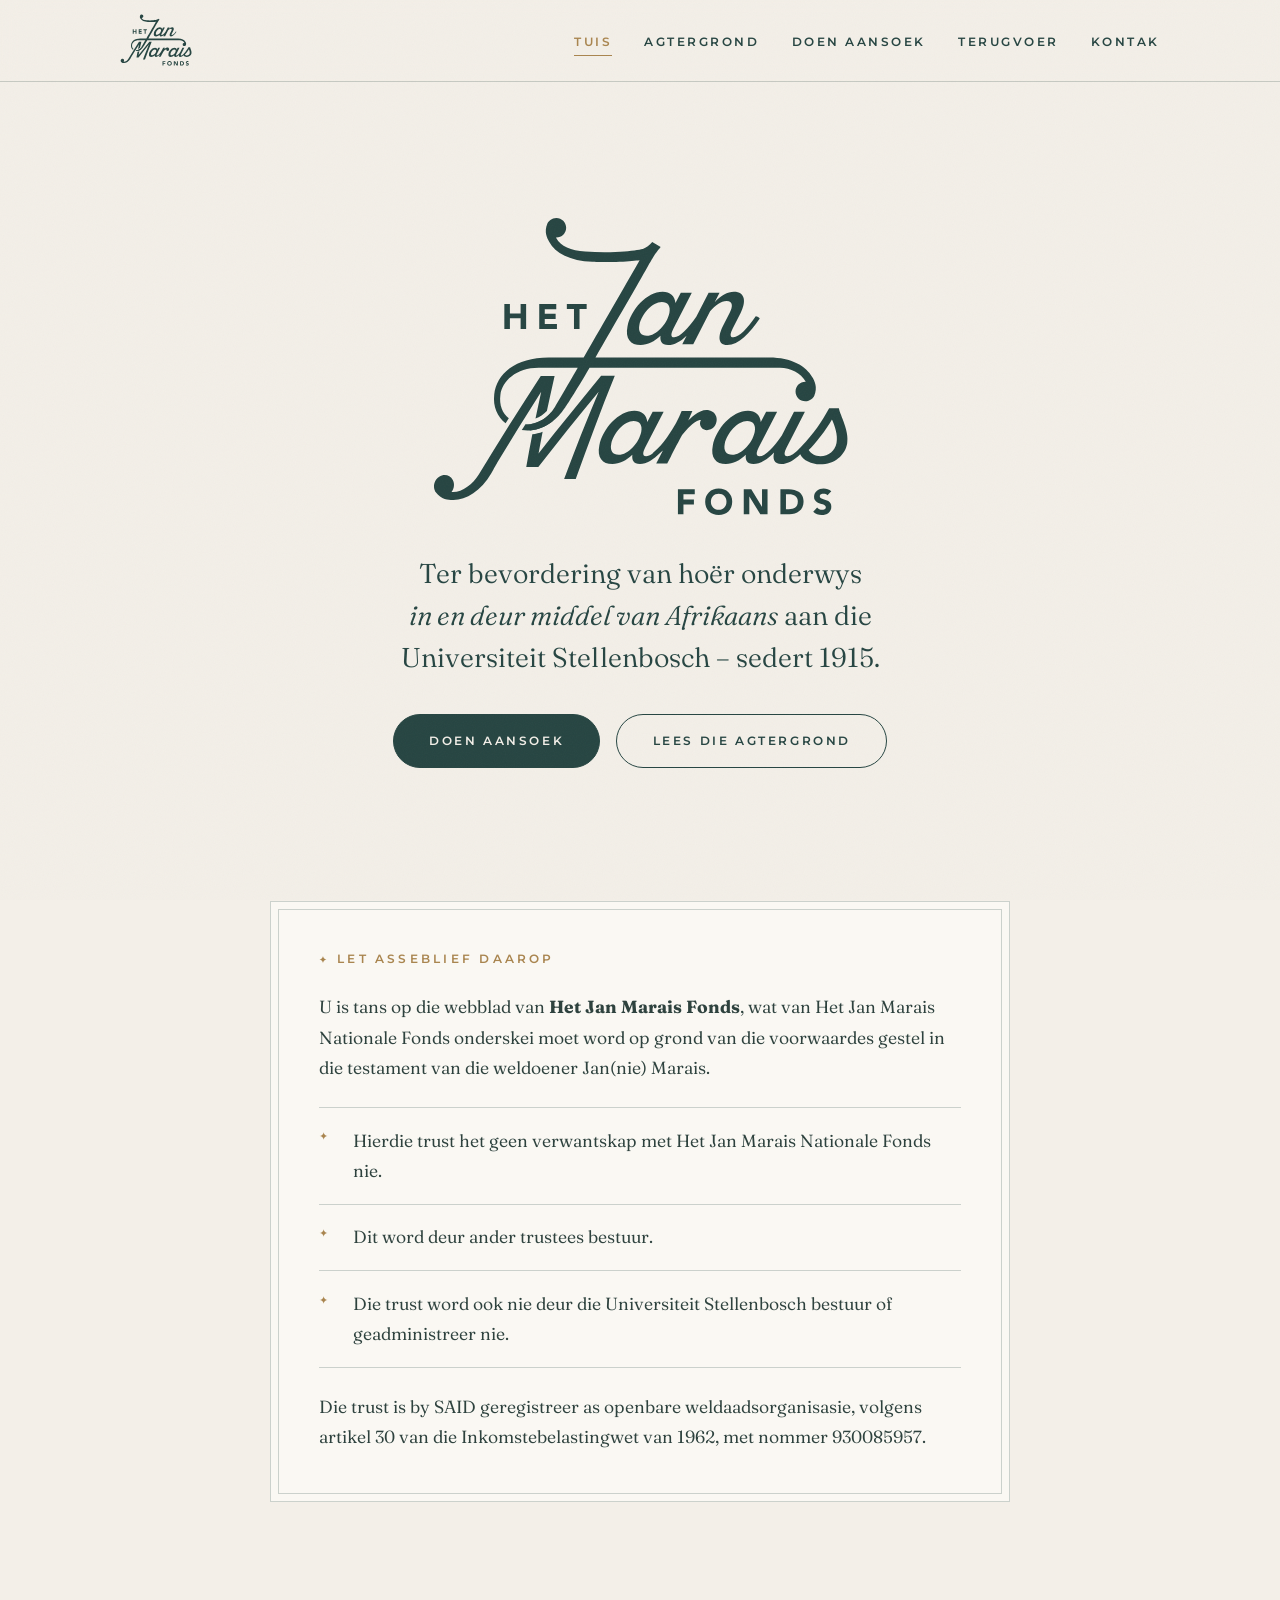
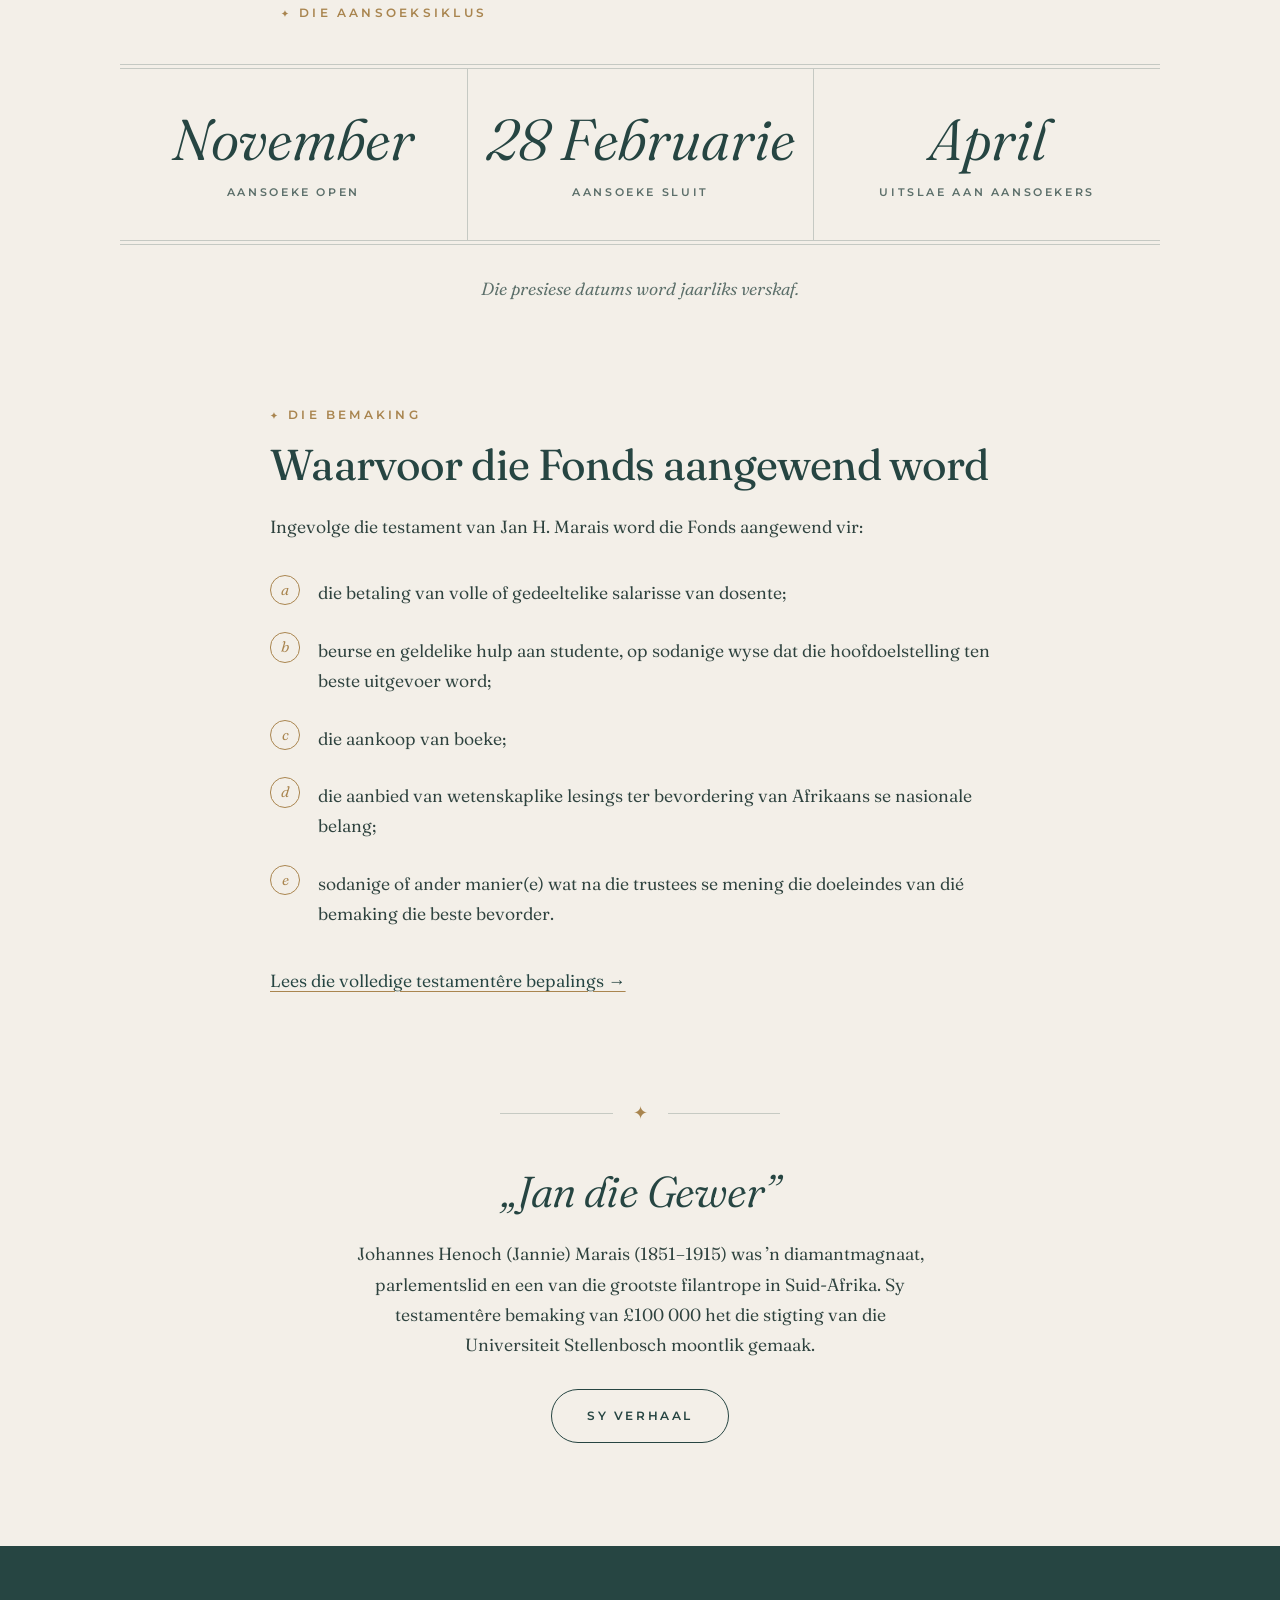
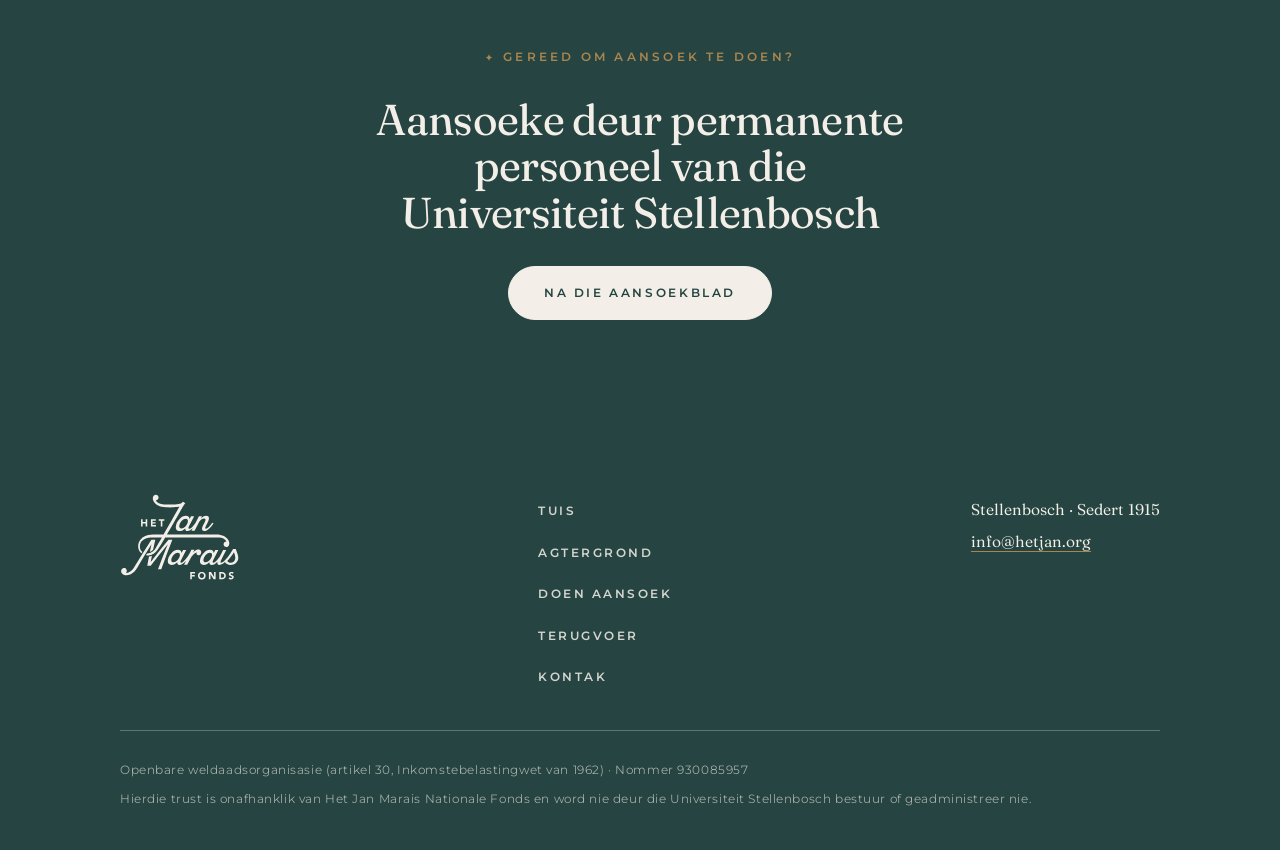
==== index.html @ 2ec85f83 "Eerste publikasie van die HJMF-webtuiste Vyf blaaie (Tuis, Agtergrond, Doen aansoek, Terugvoer, Kont" ====
<!DOCTYPE html>
<html lang="af">
<head>
<meta charset="utf-8">
<meta name="viewport" content="width=device-width, initial-scale=1">
<title>Het Jan Marais Fonds – Tuis</title>
<meta name="description" content="Het Jan Marais Fonds bevorder hoër onderwys in en deur middel van Afrikaans aan die Universiteit Stellenbosch – sedert 1915.">
<link rel="icon" type="image/svg+xml" href="assets/favicon.svg">
<link rel="preconnect" href="https://fonts.googleapis.com">
<link rel="preconnect" href="https://fonts.gstatic.com" crossorigin>
<link href="https://fonts.googleapis.com/css2?family=Fraunces:ital,opsz,wght@0,9..144,300..600;1,9..144,300..600&family=Montserrat:wght@400;600&display=swap" rel="stylesheet">
<link rel="stylesheet" href="css/style.css">
</head>
<body>

<header class="nav">
  <div class="nav-binne">
    <a class="nav-logo" href="index.html" aria-label="Het Jan Marais Fonds – Tuis">
      <img src="assets/logo-groen.svg" alt="Het Jan Marais Fonds">
    </a>
    <button class="nav-knoppie" aria-expanded="false" aria-controls="hoofnav">Kieslys</button>
    <ul class="nav-skakels" id="hoofnav">
      <li><a href="index.html" aria-current="page">Tuis</a></li>
      <li><a href="agtergrond.html">Agtergrond</a></li>
      <li><a href="aansoek.html">Doen aansoek</a></li>
      <li><a href="terugvoer.html">Terugvoer</a></li>
      <li><a href="kontak.html">Kontak</a></li>
    </ul>
  </div>
</header>

<main>

  <!-- Held -->
  <section class="held">
    <div class="held-binne kolom">
      <img class="held-logo" src="assets/logo-groen.svg" alt="Het Jan Marais Fonds">
      <p class="held-leuse">Ter bevordering van hoër onderwys <em>in en deur middel van Afrikaans</em> aan die Universiteit Stellenbosch – sedert 1915.</p>
      <div class="held-knoppies">
        <a class="knoppie" href="aansoek.html">Doen aansoek</a>
        <a class="knoppie knoppie-spook" href="agtergrond.html">Lees die agtergrond</a>
      </div>
    </div>
  </section>

  <!-- Onderskeid -->
  <section style="padding-top:0">
    <div class="kolom-smal">
      <div class="paneel prosa">
        <p class="etiket" style="margin-bottom:1.2rem">Let asseblief daarop</p>
        <p>U is tans op die webblad van <strong>Het Jan Marais Fonds</strong>, wat van Het Jan Marais Nationale Fonds onderskei moet word op grond van die voorwaardes gestel in die testament van die weldoener Jan(nie) Marais.</p>
        <ul class="lys-bepalings" style="margin-top:1.5rem">
          <li>Hierdie trust het geen verwantskap met Het Jan Marais Nationale Fonds nie.</li>
          <li>Dit word deur ander trustees bestuur.</li>
          <li>Die trust word ook nie deur die Universiteit Stellenbosch bestuur of geadministreer nie.</li>
        </ul>
        <p style="margin-top:1.5rem">Die trust is by SAID geregistreer as openbare weldaadsorganisasie, volgens artikel 30 van die Inkomstebelastingwet van 1962, met nommer 930085957.</p>
      </div>
    </div>
  </section>

  <!-- Datums -->
  <section style="padding-top:0">
    <div class="kolom">
      <p class="etiket" style="text-align:center; margin-bottom:2.5rem">Die aansoeksiklus</p>
      <hr class="reel-dubbel">
      <div class="datums">
        <div>
          <div class="syfer">November</div>
          <div class="nota">Aansoeke open</div>
        </div>
        <div>
          <div class="syfer">28 Februarie</div>
          <div class="nota">Aansoeke sluit</div>
        </div>
        <div>
          <div class="syfer">April</div>
          <div class="nota">Uitslae aan aansoekers</div>
        </div>
      </div>
      <hr class="reel-dubbel">
      <p style="text-align:center; margin:1.8rem auto 0; font-style:italic; color:var(--ink-sag)">Die presiese datums word jaarliks verskaf.</p>
    </div>
  </section>

  <!-- Waarvoor die Fonds aangewend word -->
  <section style="padding-top:0">
    <div class="kolom-smal prosa">
      <p class="etiket">Die bemaking</p>
      <h2 style="margin-top:1rem">Waarvoor die Fonds aangewend word</h2>
      <p>Ingevolge die testament van Jan H. Marais word die Fonds aangewend vir:</p>
      <ol class="lys-letters">
        <li>die betaling van volle of gedeeltelike salarisse van dosente;</li>
        <li>beurse en geldelike hulp aan studente, op sodanige wyse dat die hoofdoelstelling ten beste uitgevoer word;</li>
        <li>die aankoop van boeke;</li>
        <li>die aanbied van wetenskaplike lesings ter bevordering van Afrikaans se nasionale belang;</li>
        <li>sodanige of ander manier(e) wat na die trustees se mening die doeleindes van dié bemaking die beste bevorder.</li>
      </ol>
      <p><a href="agtergrond.html">Lees die volledige testamentêre bepalings →</a></p>
    </div>
  </section>

  <!-- Jan die Gewer -->
  <section style="padding-top:0">
    <div class="kolom-smal" style="text-align:center">
      <div class="ornament">✦</div>
      <h2 style="margin-top:2.5rem; font-style:italic; font-weight:340">„Jan die Gewer”</h2>
      <p style="margin:1.5rem auto 0; max-width:52ch">Johannes Henoch (Jannie) Marais (1851–1915) was ’n diamantmagnaat, parlementslid en een van die grootste filantrope in Suid-Afrika. Sy testamentêre bemaking van £100 000 het die stigting van die Universiteit Stellenbosch moontlik gemaak.</p>
      <p style="margin:1.8rem auto 0"><a class="knoppie knoppie-spook" href="agtergrond.html">Sy verhaal</a></p>
    </div>
  </section>

  <!-- Oproep -->
  <section class="band">
    <div class="kolom" style="display:grid; justify-items:center; gap:1.8rem">
      <p class="etiket">Gereed om aansoek te doen?</p>
      <h2 style="max-width:22ch">Aansoeke deur permanente personeel van die Universiteit Stellenbosch</h2>
      <a class="knoppie knoppie-room" href="aansoek.html">Na die aansoekblad</a>
    </div>
  </section>

</main>

<footer class="voet">
  <div class="voet-binne">
    <div class="voet-bo">
      <a class="voet-logo" href="index.html" aria-label="Het Jan Marais Fonds – Tuis">
        <img src="assets/logo-room.svg" alt="Het Jan Marais Fonds">
      </a>
      <nav aria-label="Voetstuk">
        <ul>
          <li><a href="index.html">Tuis</a></li>
          <li><a href="agtergrond.html">Agtergrond</a></li>
          <li><a href="aansoek.html">Doen aansoek</a></li>
          <li><a href="terugvoer.html">Terugvoer</a></li>
          <li><a href="kontak.html">Kontak</a></li>
        </ul>
      </nav>
      <div class="voet-kontak">
        <p>Stellenbosch · Sedert 1915<br>
        <a href="mailto:info@hetjan.org">info@hetjan.org</a></p>
      </div>
    </div>
    <div class="voet-onder">
      <p>Openbare weldaadsorganisasie (artikel 30, Inkomstebelastingwet van 1962) · Nommer 930085957</p>
      <p>Hierdie trust is onafhanklik van Het Jan Marais Nationale Fonds en word nie deur die Universiteit Stellenbosch bestuur of geadministreer nie.</p>
    </div>
  </div>
</footer>

<script>
  const knoppie = document.querySelector('.nav-knoppie');
  knoppie.addEventListener('click', () => {
    const oop = document.getElementById('hoofnav').classList.toggle('oop');
    knoppie.setAttribute('aria-expanded', oop);
  });
</script>

</body>
</html>
---- css/style.css ----
/* ==========================================================================
   Het Jan Marais Fonds – hetjan.org
   Diepgroen #264542 · Room #F3EFE8 · Fraunces + Montserrat
   ========================================================================== */

:root {
  --groen: #264542;
  --groen-diep: #1d3633;
  --room: #f3efe8;
  --ivoor: #faf8f3;
  --brons: #a9854f;
  --ink: #2e423e;
  --ink-sag: #5c6f6a;
  --haarlyn: rgba(38, 69, 66, 0.22);
  --haarlyn-room: rgba(243, 239, 232, 0.28);

  --serif: "Fraunces", "Georgia", serif;
  --sans: "Montserrat", "Helvetica Neue", sans-serif;

  --maat: 66ch;
  --kolom: 1120px;
}

/* ---------- Reset & basis ---------- */

*, *::before, *::after { box-sizing: border-box; margin: 0; padding: 0; }

html { scroll-behavior: smooth; }

body {
  font-family: var(--serif);
  font-optical-sizing: auto;
  font-weight: 360;
  font-size: 1.1rem;
  line-height: 1.72;
  color: var(--ink);
  background-color: var(--room);
  -webkit-font-smoothing: antialiased;
  position: relative;
}

/* papier-grein */
body::before {
  content: "";
  position: fixed;
  inset: 0;
  pointer-events: none;
  z-index: 2000;
  opacity: 0.035;
  background-image: url("data:image/svg+xml,%3Csvg xmlns='http://www.w3.org/2000/svg' width='180' height='180'%3E%3Cfilter id='g'%3E%3CfeTurbulence type='fractalNoise' baseFrequency='0.9' numOctaves='2'/%3E%3C/filter%3E%3Crect width='180' height='180' filter='url(%23g)'/%3E%3C/svg%3E");
}

::selection { background: var(--brons); color: var(--ivoor); }

img, svg { display: block; max-width: 100%; }

a { color: inherit; }

/* ---------- Tipografie ---------- */

h1, h2, h3 {
  font-family: var(--serif);
  font-weight: 420;
  line-height: 1.08;
  color: var(--groen);
  letter-spacing: -0.015em;
  text-wrap: balance;
}

h1 { font-size: clamp(2.6rem, 6.5vw, 4.6rem); font-optical-sizing: auto; }
h2 { font-size: clamp(1.9rem, 3.6vw, 2.7rem); }
h3 { font-size: 1.3rem; font-weight: 520; }

p, li { max-width: var(--maat); }

em { font-style: italic; }

/* klein-kaps etiket */
.etiket {
  font-family: var(--sans);
  font-size: 0.72rem;
  font-weight: 600;
  letter-spacing: 0.28em;
  text-transform: uppercase;
  color: var(--brons);
}

.etiket::before { content: "\2726"; margin-right: 0.75em; font-size: 0.8em; }

/* skakels in lopende teks */
.prosa a {
  color: var(--groen);
  text-decoration: underline;
  text-decoration-color: var(--brons);
  text-decoration-thickness: 1px;
  text-underline-offset: 0.22em;
  transition: text-decoration-color 0.25s ease, color 0.25s ease;
}

.prosa a:hover { color: var(--brons); }

/* knoppies binne prosa behou hul eie kleure */
.prosa a.knoppie,
.prosa a.knoppie:hover { color: var(--room); text-decoration: none; }
.prosa a.knoppie-spook { color: var(--groen); }
.prosa a.knoppie-spook:hover { color: var(--room); }

/* ---------- Haarlyne & ornamente ---------- */

.reel { border: 0; border-top: 1px solid var(--haarlyn); }

.reel-dubbel {
  border: 0;
  border-top: 1px solid var(--haarlyn);
  position: relative;
  height: 5px;
}
.reel-dubbel::after {
  content: "";
  position: absolute;
  top: 3px; left: 0; right: 0;
  border-top: 1px solid var(--haarlyn);
}

.ornament {
  display: flex;
  align-items: center;
  gap: 1.25rem;
  color: var(--brons);
  margin: 0 auto;
  max-width: 280px;
}
.ornament::before, .ornament::after {
  content: "";
  flex: 1;
  border-top: 1px solid var(--haarlyn);
}

/* ---------- Bladskelet ---------- */

.kolom {
  max-width: var(--kolom);
  margin-inline: auto;
  padding-inline: clamp(1.25rem, 4vw, 2.5rem);
}

.kolom-smal { max-width: 820px; margin-inline: auto; padding-inline: clamp(1.25rem, 4vw, 2.5rem); }

section { padding-block: clamp(3.5rem, 8vw, 6.5rem); }

/* ---------- Navigasie ---------- */

.nav {
  position: sticky;
  top: 0;
  z-index: 100;
  background: rgba(243, 239, 232, 0.92);
  backdrop-filter: blur(8px);
  border-bottom: 1px solid var(--haarlyn);
}

.nav-binne {
  max-width: var(--kolom);
  margin-inline: auto;
  padding: 0.9rem clamp(1.25rem, 4vw, 2.5rem);
  display: flex;
  align-items: center;
  justify-content: space-between;
  gap: 2rem;
}

.nav-logo img { height: 52px; width: auto; }

.nav-skakels {
  display: flex;
  gap: clamp(1.2rem, 2.5vw, 2.2rem);
  list-style: none;
}

.nav-skakels a {
  font-family: var(--sans);
  font-size: 0.72rem;
  font-weight: 600;
  letter-spacing: 0.22em;
  text-transform: uppercase;
  text-decoration: none;
  color: var(--groen);
  padding-block: 0.4rem;
  position: relative;
  white-space: nowrap;
}

.nav-skakels a::after {
  content: "";
  position: absolute;
  left: 0; right: 100%;
  bottom: 0;
  border-bottom: 1px solid var(--brons);
  transition: right 0.3s ease;
}

.nav-skakels a:hover::after,
.nav-skakels a[aria-current="page"]::after { right: 0; }

.nav-skakels a[aria-current="page"] { color: var(--brons); }

.nav-knoppie {
  display: none;
  background: none;
  border: 1px solid var(--haarlyn);
  border-radius: 999px;
  padding: 0.5rem 1rem;
  font-family: var(--sans);
  font-size: 0.7rem;
  font-weight: 600;
  letter-spacing: 0.2em;
  text-transform: uppercase;
  color: var(--groen);
  cursor: pointer;
}

@media (max-width: 820px) {
  .nav-knoppie { display: block; }
  .nav-skakels {
    display: none;
    position: absolute;
    top: 100%;
    left: 0; right: 0;
    flex-direction: column;
    gap: 0;
    background: var(--ivoor);
    border-bottom: 1px solid var(--haarlyn);
    padding: 0.5rem 0;
  }
  .nav-skakels.oop { display: flex; }
  .nav-skakels li { border-top: 1px solid var(--haarlyn); }
  .nav-skakels li:first-child { border-top: 0; }
  .nav-skakels a { display: block; padding: 1rem clamp(1.25rem, 4vw, 2.5rem); }
  .nav-skakels a::after { content: none; }
}

/* ---------- Knoppies ---------- */

.knoppie {
  display: inline-block;
  font-family: var(--sans);
  font-size: 0.74rem;
  font-weight: 600;
  letter-spacing: 0.22em;
  text-transform: uppercase;
  text-decoration: none;
  padding: 1rem 2.2rem;
  border-radius: 999px;
  border: 1px solid var(--groen);
  color: var(--room);
  background: var(--groen);
  transition: background 0.25s ease, color 0.25s ease, border-color 0.25s ease;
}

.knoppie:hover { background: var(--groen-diep); border-color: var(--groen-diep); }

.knoppie-spook {
  background: transparent;
  color: var(--groen);
}

.knoppie-spook:hover { background: var(--groen); color: var(--room); }

.knoppie-room {
  background: var(--room);
  border-color: var(--room);
  color: var(--groen);
}

.knoppie-room:hover { background: var(--ivoor); border-color: var(--ivoor); }

/* ---------- Held (tuisblad) ---------- */

.held {
  min-height: calc(100svh - 81px);
  display: grid;
  place-items: center;
  text-align: center;
  padding-block: clamp(4rem, 9vw, 7rem);
}

.held-binne { display: grid; justify-items: center; gap: 2.2rem; width: 100%; }

.held-logo { width: clamp(240px, 38vw, 420px); height: auto; }

.held-leuse {
  font-size: clamp(1.25rem, 2.6vw, 1.7rem);
  line-height: 1.55;
  font-weight: 340;
  max-width: 30ch;
  color: var(--groen);
  text-wrap: balance;
}

.held-leuse em { font-style: italic; }

.held-knoppies { display: flex; gap: 1rem; flex-wrap: wrap; justify-content: center; }

/* intree-animasie */
@media (prefers-reduced-motion: no-preference) {
  .held-binne > * {
    opacity: 0;
    transform: translateY(18px);
    animation: intree 0.9s cubic-bezier(0.22, 1, 0.36, 1) forwards;
  }
  .held-binne > :nth-child(1) { animation-delay: 0.1s; }
  .held-binne > :nth-child(2) { animation-delay: 0.3s; }
  .held-binne > :nth-child(3) { animation-delay: 0.45s; }
  .held-binne > :nth-child(4) { animation-delay: 0.6s; }
}

@keyframes intree {
  to { opacity: 1; transform: none; }
}

/* ---------- Panele ---------- */

.paneel {
  background: var(--ivoor);
  border: 1px solid var(--haarlyn);
  padding: clamp(1.8rem, 4vw, 3rem);
  position: relative;
}

.paneel::before, .paneel::after {
  content: "";
  position: absolute;
  inset: 7px;
  border: 1px solid var(--haarlyn);
  pointer-events: none;
}
.paneel::after { content: none; }

/* akte-paneel: die testament */
.akte {
  background: var(--ivoor);
  border: 1px solid var(--haarlyn);
  padding: clamp(2.2rem, 5vw, 4rem);
  position: relative;
  text-align: center;
}
.akte::before {
  content: "";
  position: absolute;
  inset: 8px;
  border: 1px solid var(--haarlyn);
  pointer-events: none;
}

.akte blockquote {
  font-style: italic;
  font-size: clamp(1.05rem, 1.8vw, 1.2rem);
  line-height: 1.85;
  max-width: 58ch;
  margin-inline: auto;
  text-align: left;
  color: var(--ink);
}

/* ---------- Lyste ---------- */

.lys-bepalings { list-style: none; max-width: var(--maat); }

.lys-bepalings li {
  padding: 1.1rem 0 1.1rem 2.1rem;
  border-top: 1px solid var(--haarlyn);
  position: relative;
}

.lys-bepalings li:last-child { border-bottom: 1px solid var(--haarlyn); }

.lys-bepalings li::before {
  content: "\2726";
  position: absolute;
  left: 0;
  top: 1.2rem;
  font-size: 0.7rem;
  color: var(--brons);
}

/* geletterde lys (a–e) */
.lys-letters { list-style: none; counter-reset: letter; max-width: var(--maat); }

.lys-letters li {
  counter-increment: letter;
  padding: 0.85rem 0 0.85rem 3rem;
  position: relative;
}

.lys-letters li::before {
  content: counter(letter, lower-alpha);
  position: absolute;
  left: 0;
  top: 0.62rem;
  width: 1.9rem;
  height: 1.9rem;
  border: 1px solid var(--brons);
  border-radius: 50%;
  display: grid;
  place-items: center;
  font-family: var(--serif);
  font-style: italic;
  font-size: 0.95rem;
  color: var(--brons);
}

/* genommerde stappe */
.stappe { list-style: none; counter-reset: stap; max-width: var(--maat); }

.stappe li {
  counter-increment: stap;
  padding: 1.4rem 0 1.4rem 4.4rem;
  position: relative;
  border-top: 1px solid var(--haarlyn);
}
.stappe li:last-child { border-bottom: 1px solid var(--haarlyn); }

.stappe li::before {
  content: counter(stap);
  position: absolute;
  left: 0;
  top: 1.05rem;
  font-family: var(--serif);
  font-size: 2.4rem;
  font-weight: 300;
  font-style: italic;
  color: var(--brons);
  line-height: 1.4;
}

.stappe h3 { margin-bottom: 0.3rem; }

/* ---------- Datums ---------- */

.datums {
  display: grid;
  grid-template-columns: repeat(3, 1fr);
  text-align: center;
}

.datums > div { padding: clamp(1.5rem, 3vw, 2.5rem) 1rem; }

.datums > div + div { border-left: 1px solid var(--haarlyn); }

.datums .syfer {
  font-family: var(--serif);
  font-size: clamp(2.2rem, 5vw, 3.6rem);
  font-weight: 340;
  font-style: italic;
  color: var(--groen);
  line-height: 1.15;
}

.datums .nota {
  font-family: var(--sans);
  font-size: 0.68rem;
  font-weight: 600;
  letter-spacing: 0.24em;
  text-transform: uppercase;
  color: var(--ink-sag);
  margin-top: 0.6rem;
}

@media (max-width: 640px) {
  .datums { grid-template-columns: 1fr; }
  .datums > div + div { border-left: 0; border-top: 1px solid var(--haarlyn); }
}

/* ---------- Groen band ---------- */

.band {
  background: var(--groen);
  color: var(--room);
  text-align: center;
}

.band h2 { color: var(--room); }

.band .etiket { color: var(--brons); }

/* ---------- Hoofstuk-kop ---------- */

.bladkop { padding-block: clamp(4rem, 9vw, 6.5rem) clamp(2rem, 5vw, 3.5rem); }

.bladkop .etiket { display: block; margin-bottom: 1.4rem; }

.bladkop p.intro {
  margin-top: 1.6rem;
  font-size: clamp(1.15rem, 2vw, 1.35rem);
  line-height: 1.65;
  color: var(--ink-sag);
  max-width: 52ch;
}

/* ---------- Prosa ---------- */

.prosa > * + * { margin-top: 1.3em; }

.prosa h2 { margin-top: 2.2em; }

.prosa h3 { margin-top: 1.8em; }

/* hoofletter-aanvang */
.aanvang::first-letter {
  font-family: var(--serif);
  font-weight: 400;
  font-size: 3.4em;
  float: left;
  line-height: 0.82;
  padding-right: 0.12em;
  color: var(--groen);
}

/* uittreksel / stat */
.uittreksel {
  font-family: var(--serif);
  font-style: italic;
  font-weight: 320;
  font-size: clamp(1.6rem, 3.4vw, 2.4rem);
  line-height: 1.35;
  color: var(--groen);
  max-width: 24ch;
  margin-block: 2.5rem;
  padding-left: 1.6rem;
  border-left: 2px solid var(--brons);
}

/* ---------- Aflaai-kaart ---------- */

.aflaai {
  display: flex;
  flex-wrap: wrap;
  align-items: center;
  justify-content: space-between;
  gap: 1.5rem;
  background: var(--ivoor);
  border: 1px solid var(--haarlyn);
  padding: clamp(1.5rem, 3vw, 2.2rem);
}

.aflaai .besonderhede h3 { margin-bottom: 0.25rem; }

.aflaai .besonderhede p {
  font-family: var(--sans);
  font-size: 0.78rem;
  letter-spacing: 0.06em;
  color: var(--ink-sag);
}

/* ---------- E-pos vertoon ---------- */

.epos-groot {
  font-family: var(--serif);
  font-style: italic;
  font-size: clamp(1.6rem, 4.5vw, 3rem);
  color: var(--groen);
  text-decoration: none;
  border-bottom: 1px solid var(--brons);
  padding-bottom: 0.15em;
  transition: color 0.25s ease;
}

.epos-groot:hover { color: var(--brons); }

/* ---------- Voetstuk ---------- */

.voet {
  background: var(--groen);
  color: var(--room);
}

.voet-binne {
  max-width: var(--kolom);
  margin-inline: auto;
  padding: clamp(3rem, 6vw, 4.5rem) clamp(1.25rem, 4vw, 2.5rem) 2.5rem;
}

.voet-bo {
  display: flex;
  flex-wrap: wrap;
  justify-content: space-between;
  align-items: flex-start;
  gap: 2.5rem;
  padding-bottom: 2.5rem;
  border-bottom: 1px solid var(--haarlyn-room);
}

.voet-logo img { height: 86px; width: auto; }

.voet nav ul {
  list-style: none;
  display: grid;
  gap: 0.7rem;
}

.voet nav a {
  font-family: var(--sans);
  font-size: 0.72rem;
  font-weight: 600;
  letter-spacing: 0.22em;
  text-transform: uppercase;
  text-decoration: none;
  color: var(--room);
  opacity: 0.85;
  transition: opacity 0.2s ease;
}

.voet nav a:hover { opacity: 1; }

.voet-kontak {
  font-size: 0.98rem;
  line-height: 2;
}

.voet-kontak a {
  color: var(--room);
  text-decoration: underline;
  text-decoration-color: var(--brons);
  text-underline-offset: 0.25em;
}

.voet-onder {
  padding-top: 1.8rem;
  display: grid;
  gap: 0.5rem;
}

.voet-onder p {
  font-family: var(--sans);
  font-size: 0.72rem;
  letter-spacing: 0.05em;
  line-height: 1.8;
  color: rgba(243, 239, 232, 0.66);
  max-width: none;
}

/* ---------- Toeganklikheid ---------- */

:focus-visible {
  outline: 2px solid var(--brons);
  outline-offset: 3px;
}

@media (prefers-reduced-motion: reduce) {
  html { scroll-behavior: auto; }
  *, *::before, *::after { animation: none !important; transition: none !important; }
}
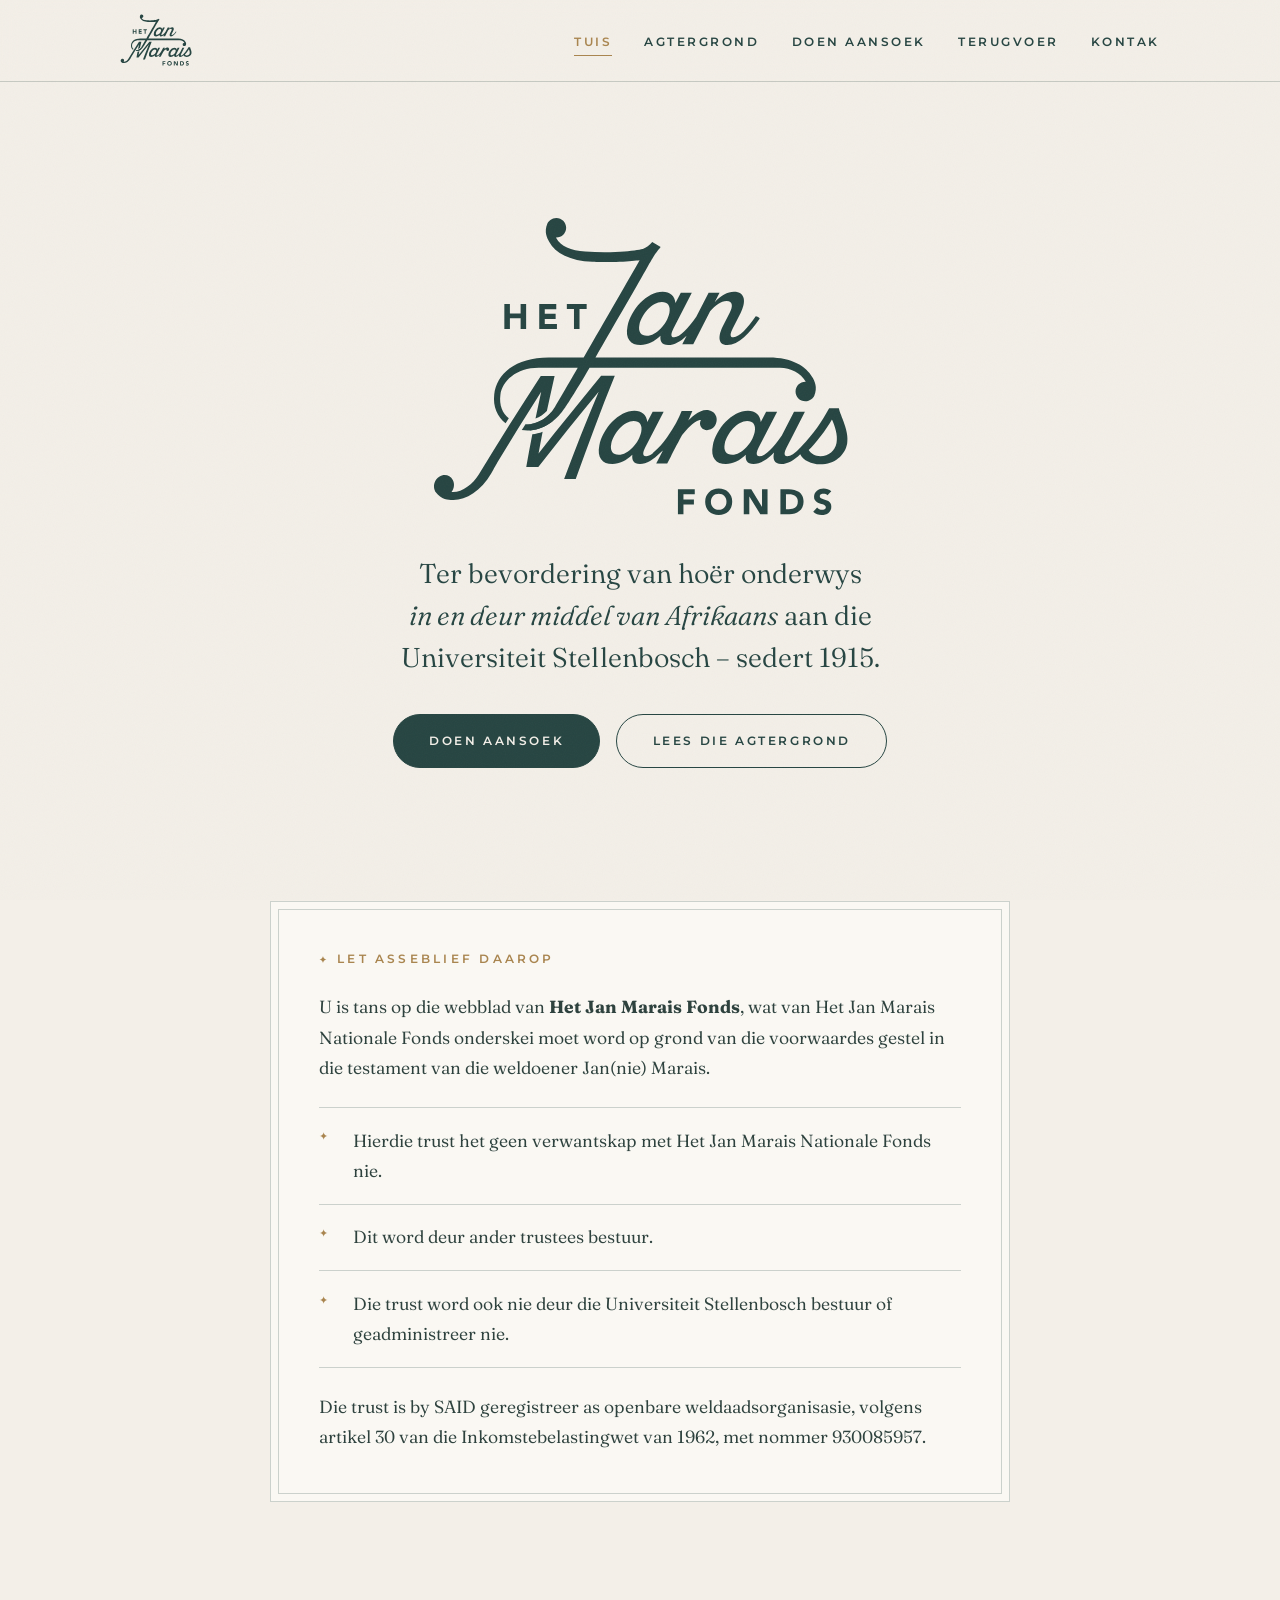
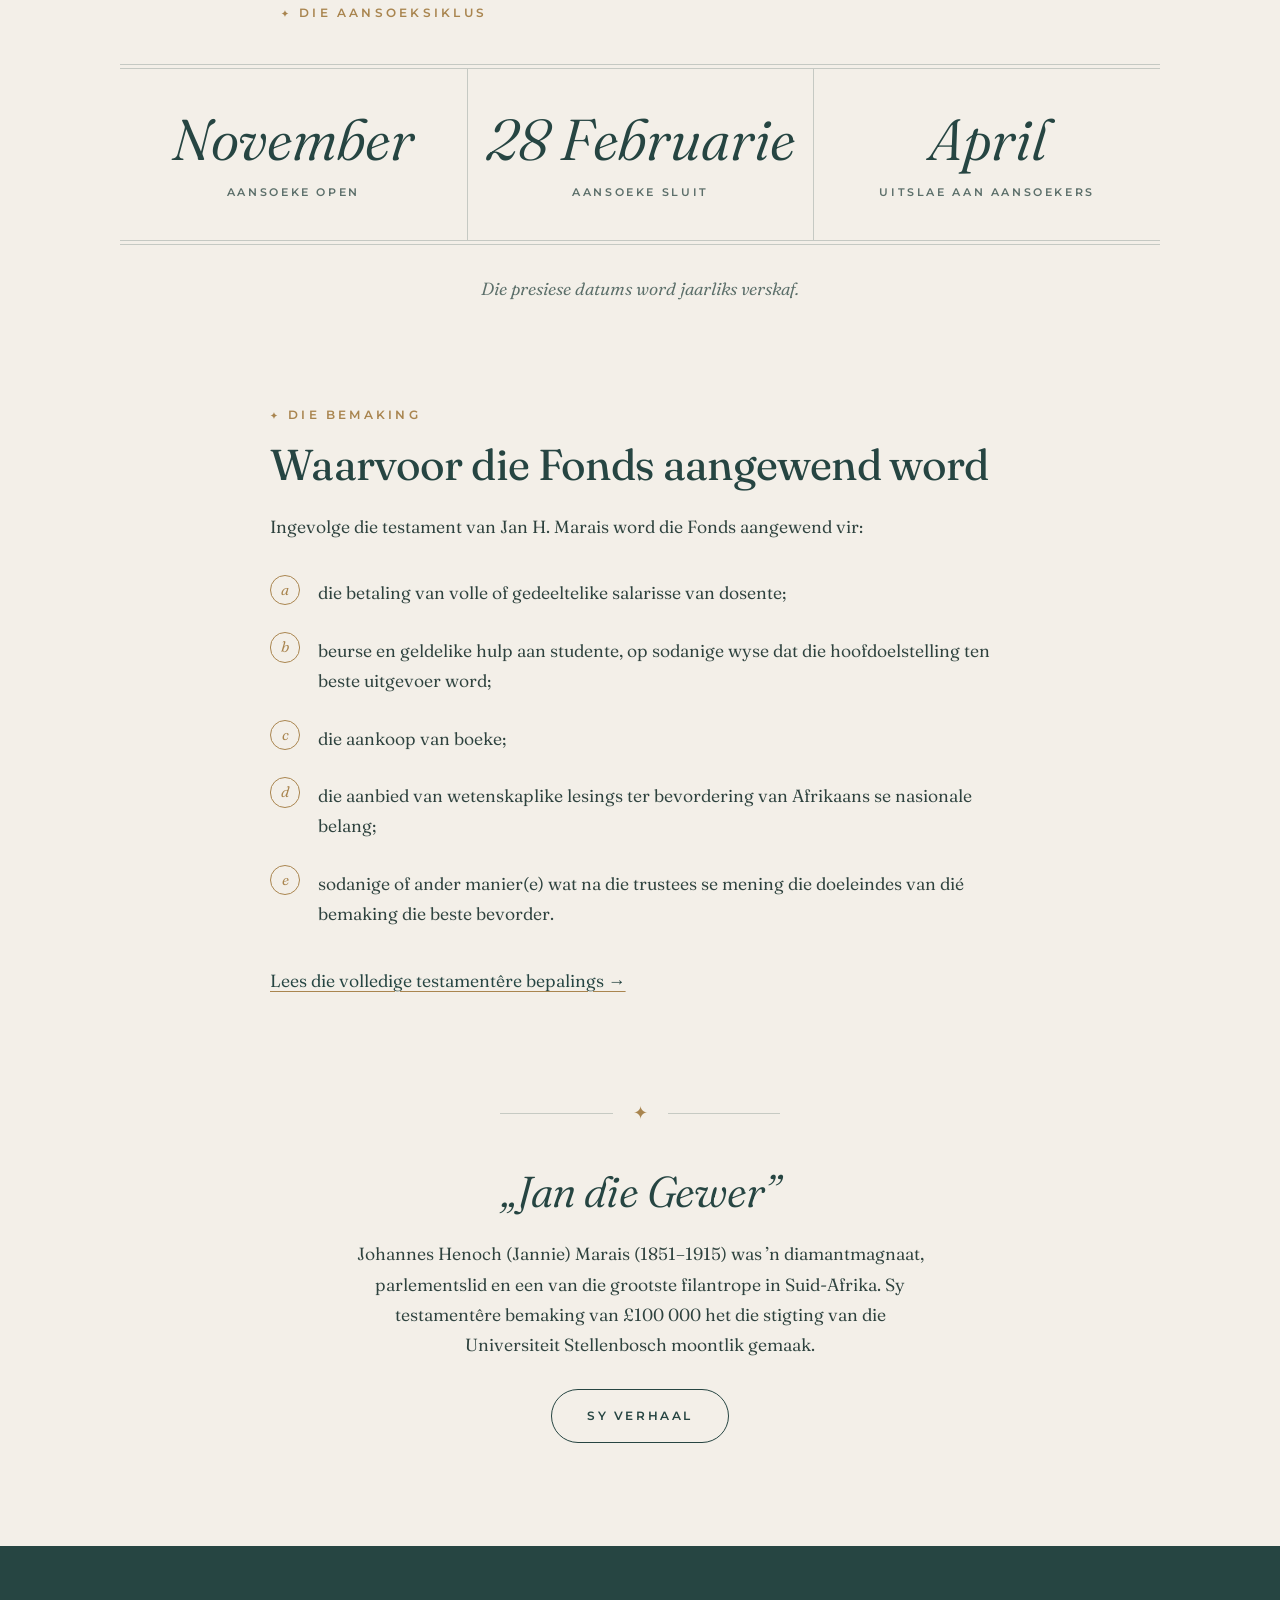
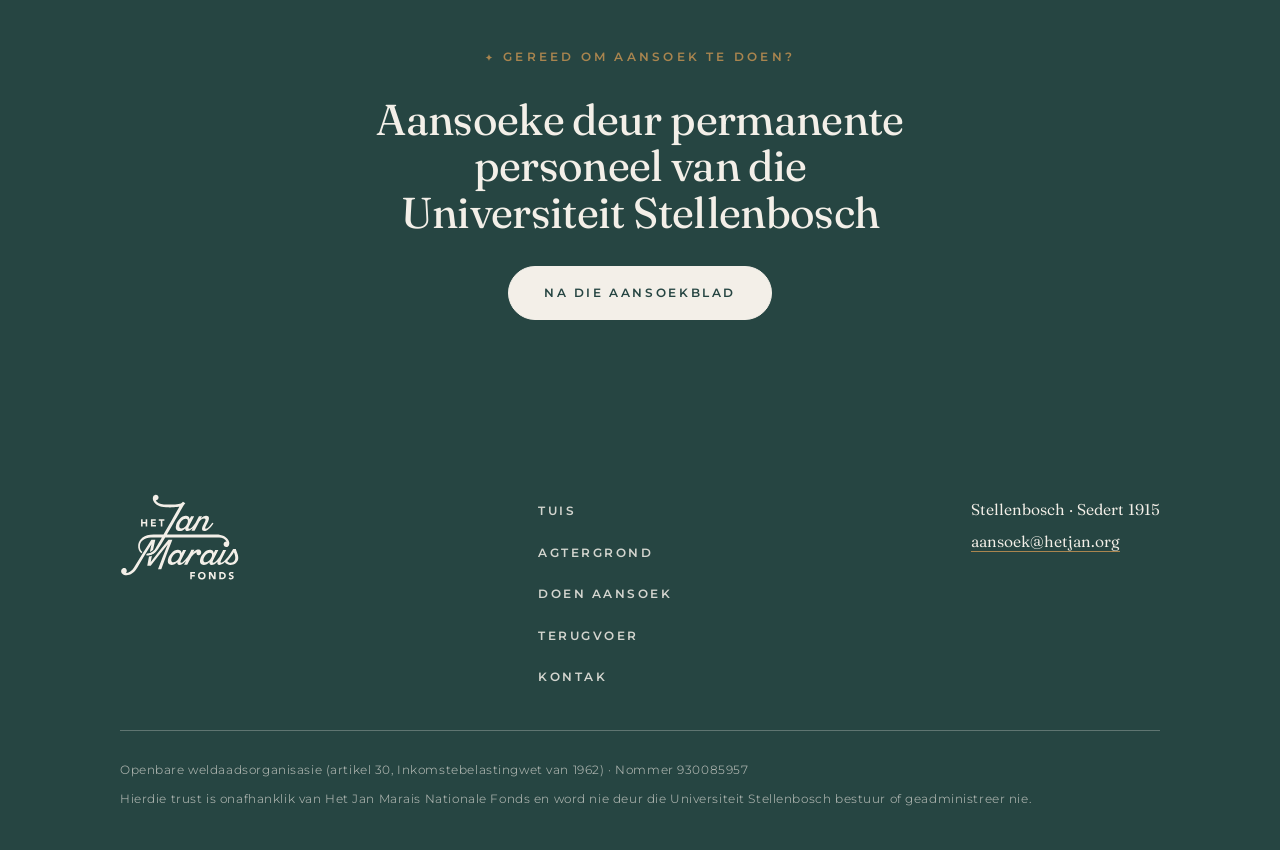
==== commit 2c218417: "Vervang info@hetjan.org met aansoek@hetjan.org deurgaans Webblaaie, aansoekvorm (PDF) en terugvoerte" ====
--- a/index.html
+++ b/index.html
@@ -138,7 +138,7 @@
       </nav>
       <div class="voet-kontak">
         <p>Stellenbosch · Sedert 1915<br>
-        <a href="mailto:info@hetjan.org">info@hetjan.org</a></p>
+        <a href="mailto:aansoek@hetjan.org">aansoek@hetjan.org</a></p>
       </div>
     </div>
     <div class="voet-onder">
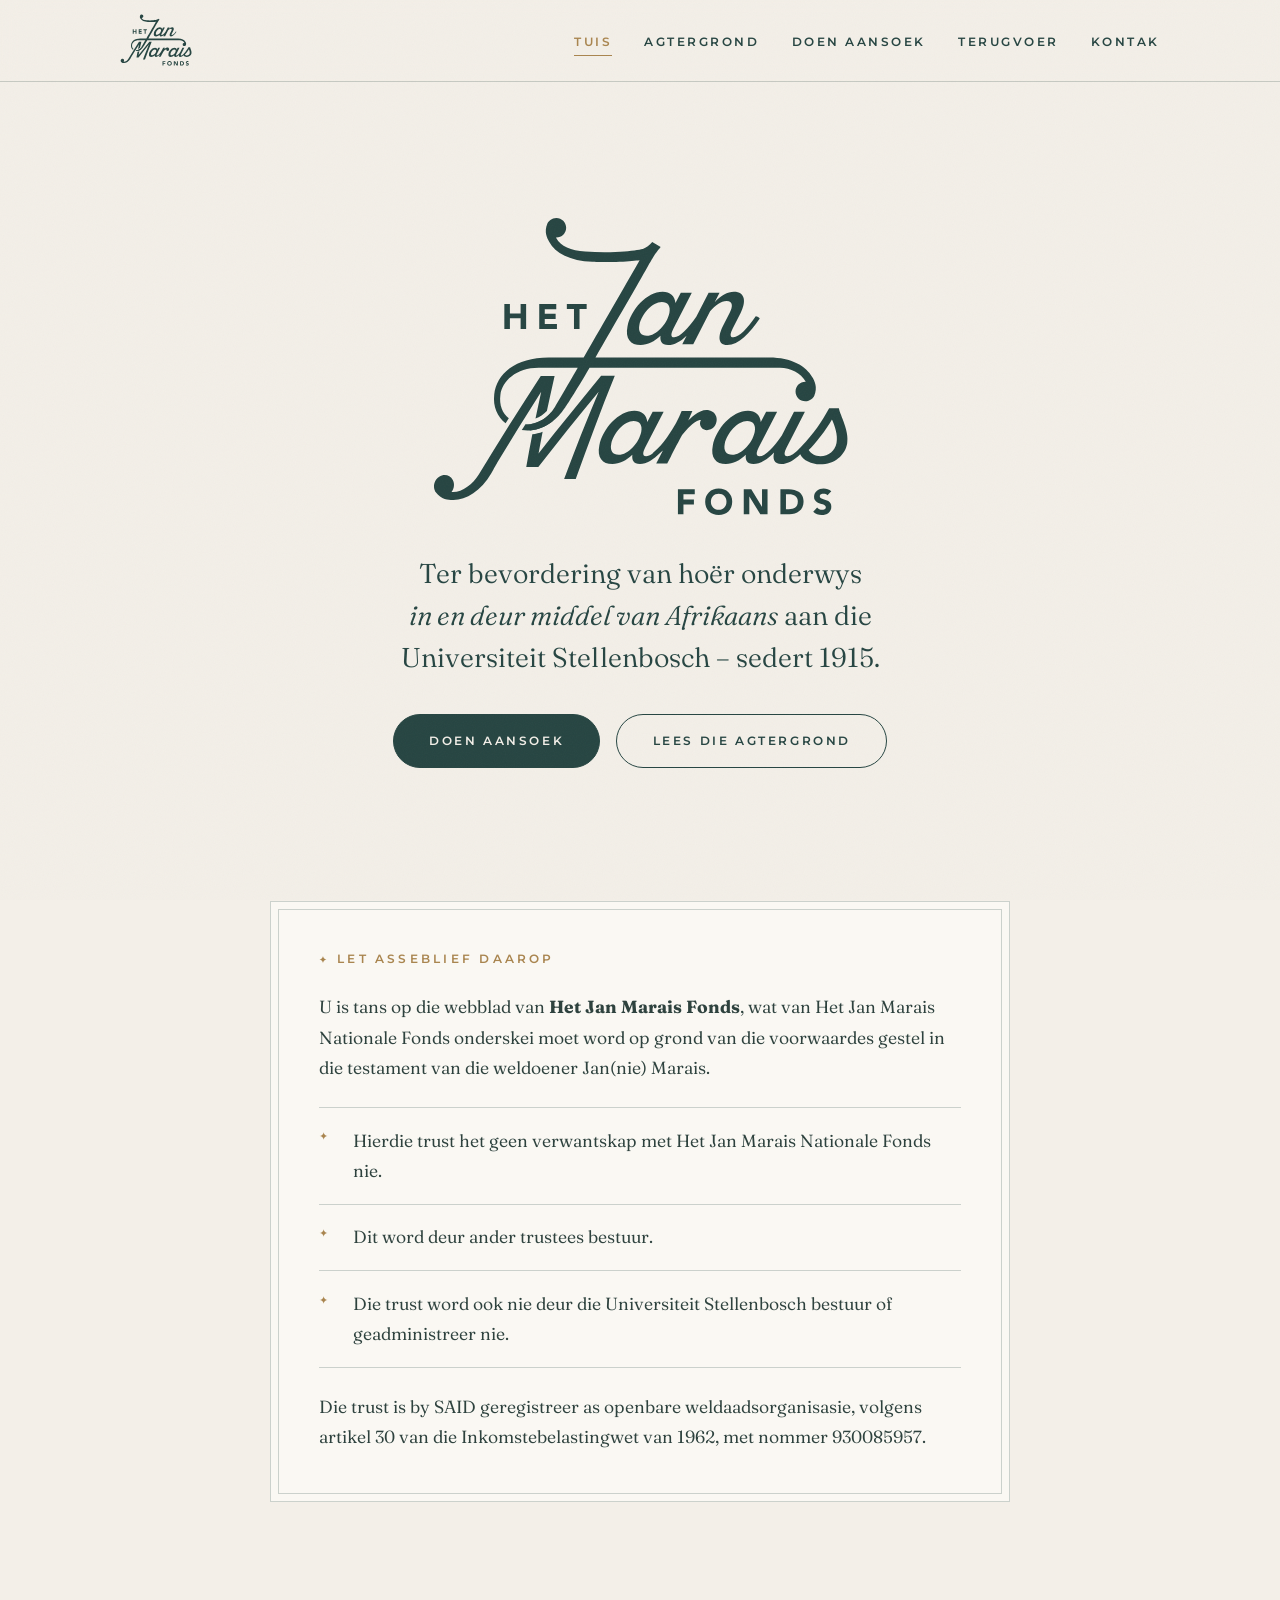
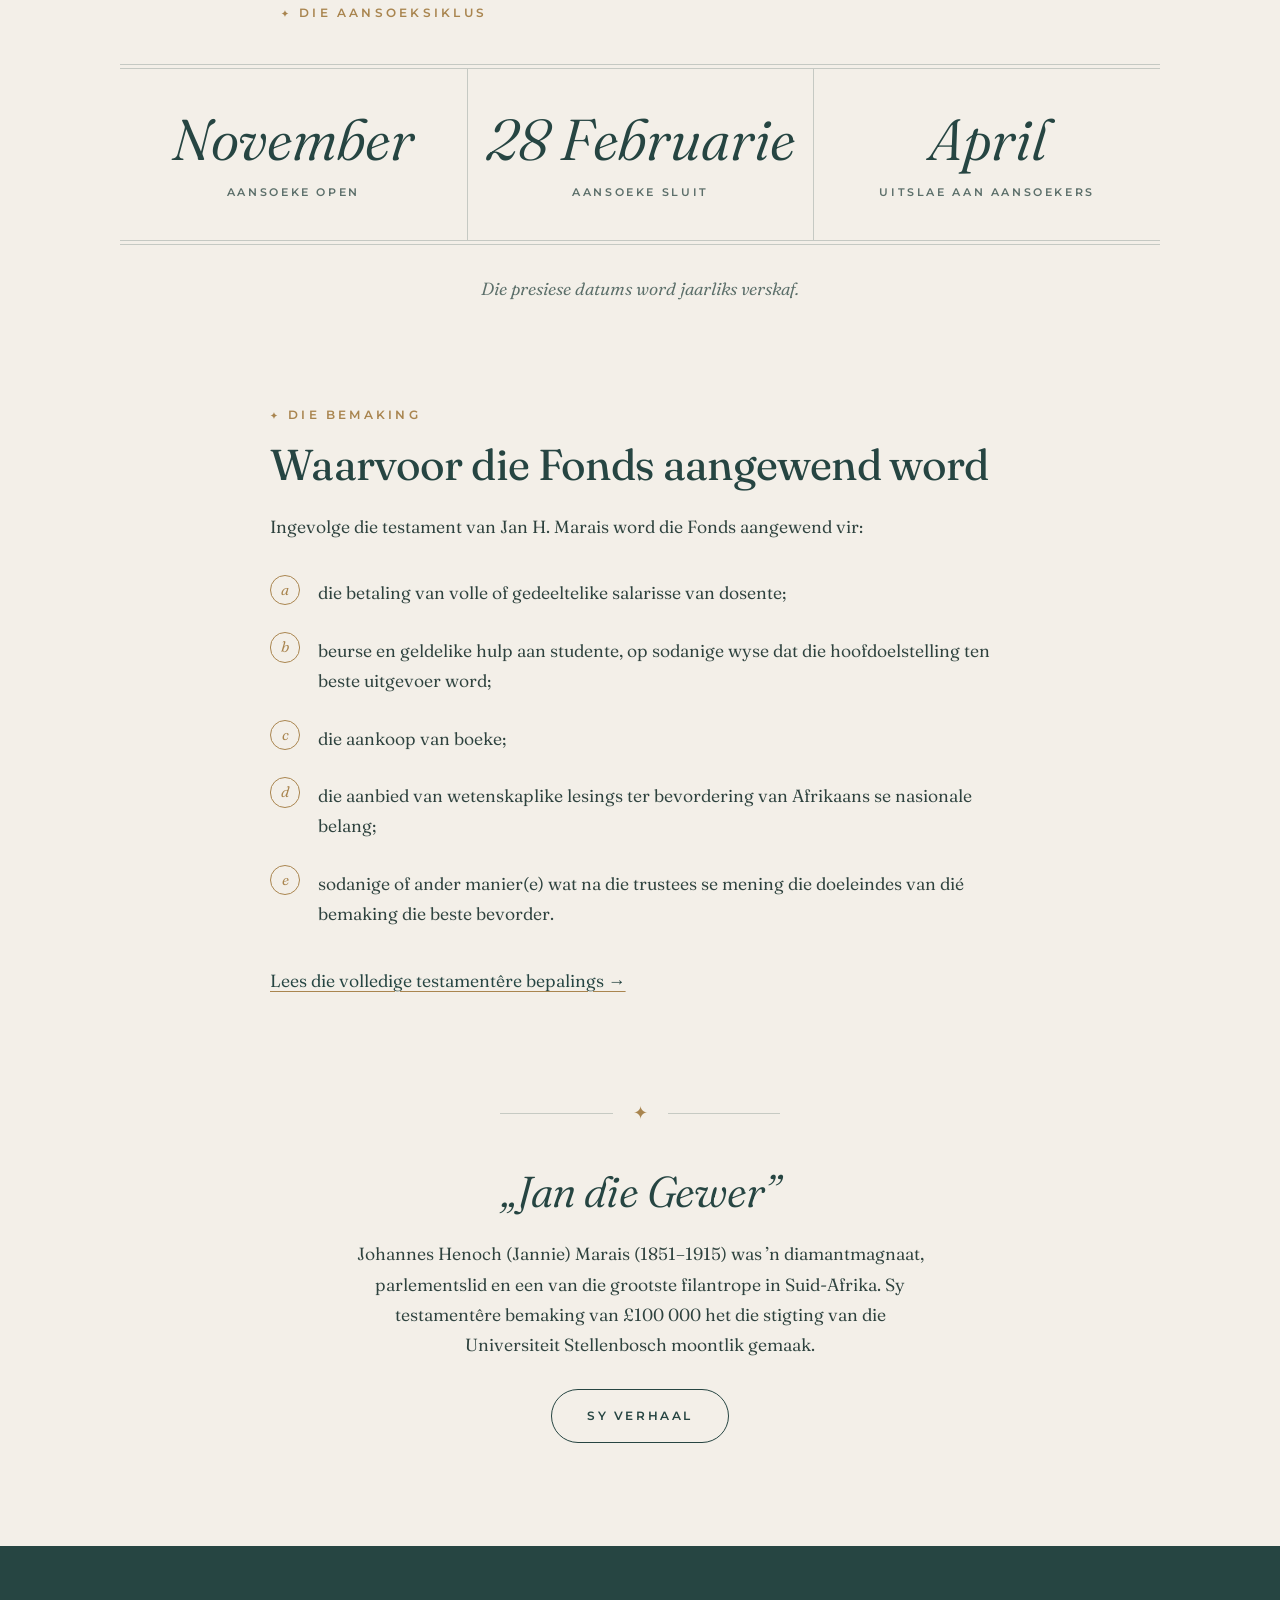
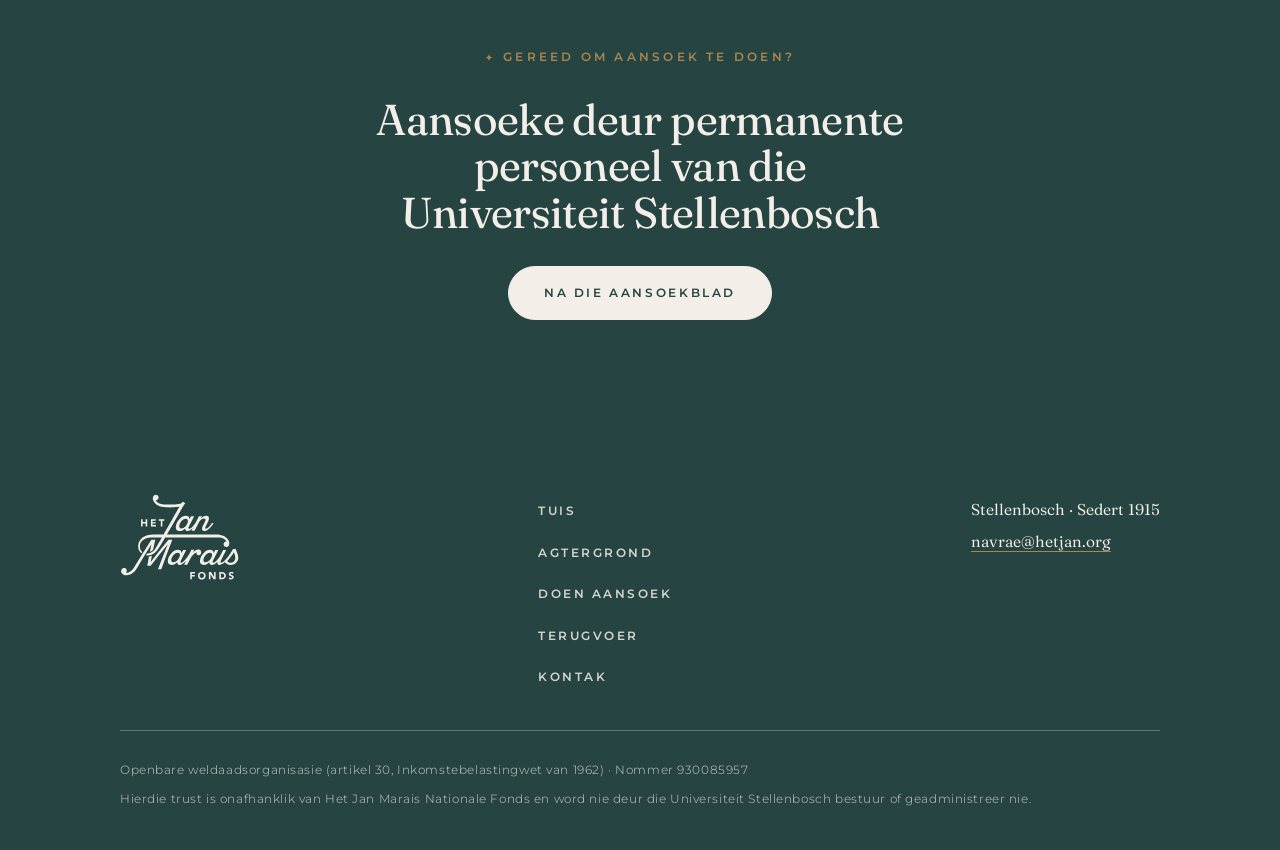
==== commit cb774cd1: "Vervang aansoek@hetjan.org met navrae@hetjan.org deurgaans Co-Authored-By: Claude Fable 5 <noreply@a" ====
--- a/index.html
+++ b/index.html
@@ -138,7 +138,7 @@
       </nav>
       <div class="voet-kontak">
         <p>Stellenbosch · Sedert 1915<br>
-        <a href="mailto:aansoek@hetjan.org">aansoek@hetjan.org</a></p>
+        <a href="mailto:navrae@hetjan.org">navrae@hetjan.org</a></p>
       </div>
     </div>
     <div class="voet-onder">
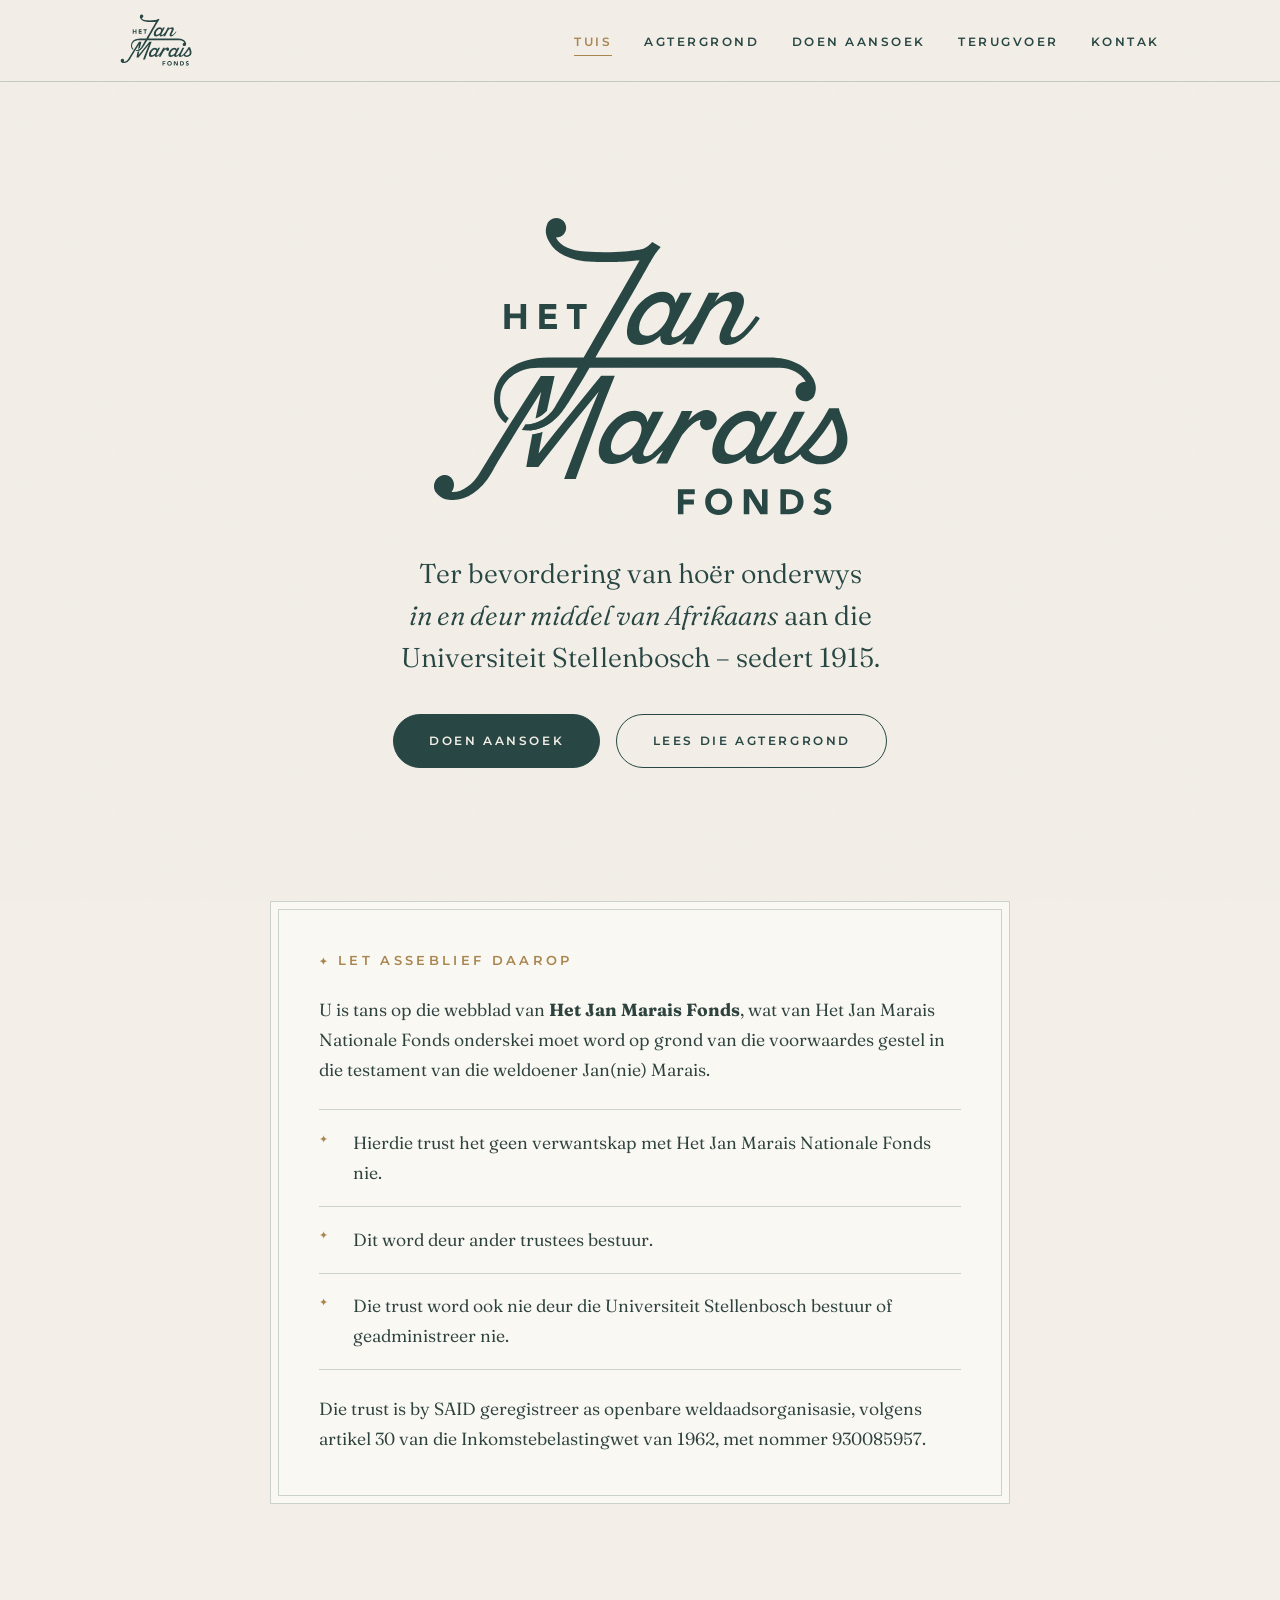
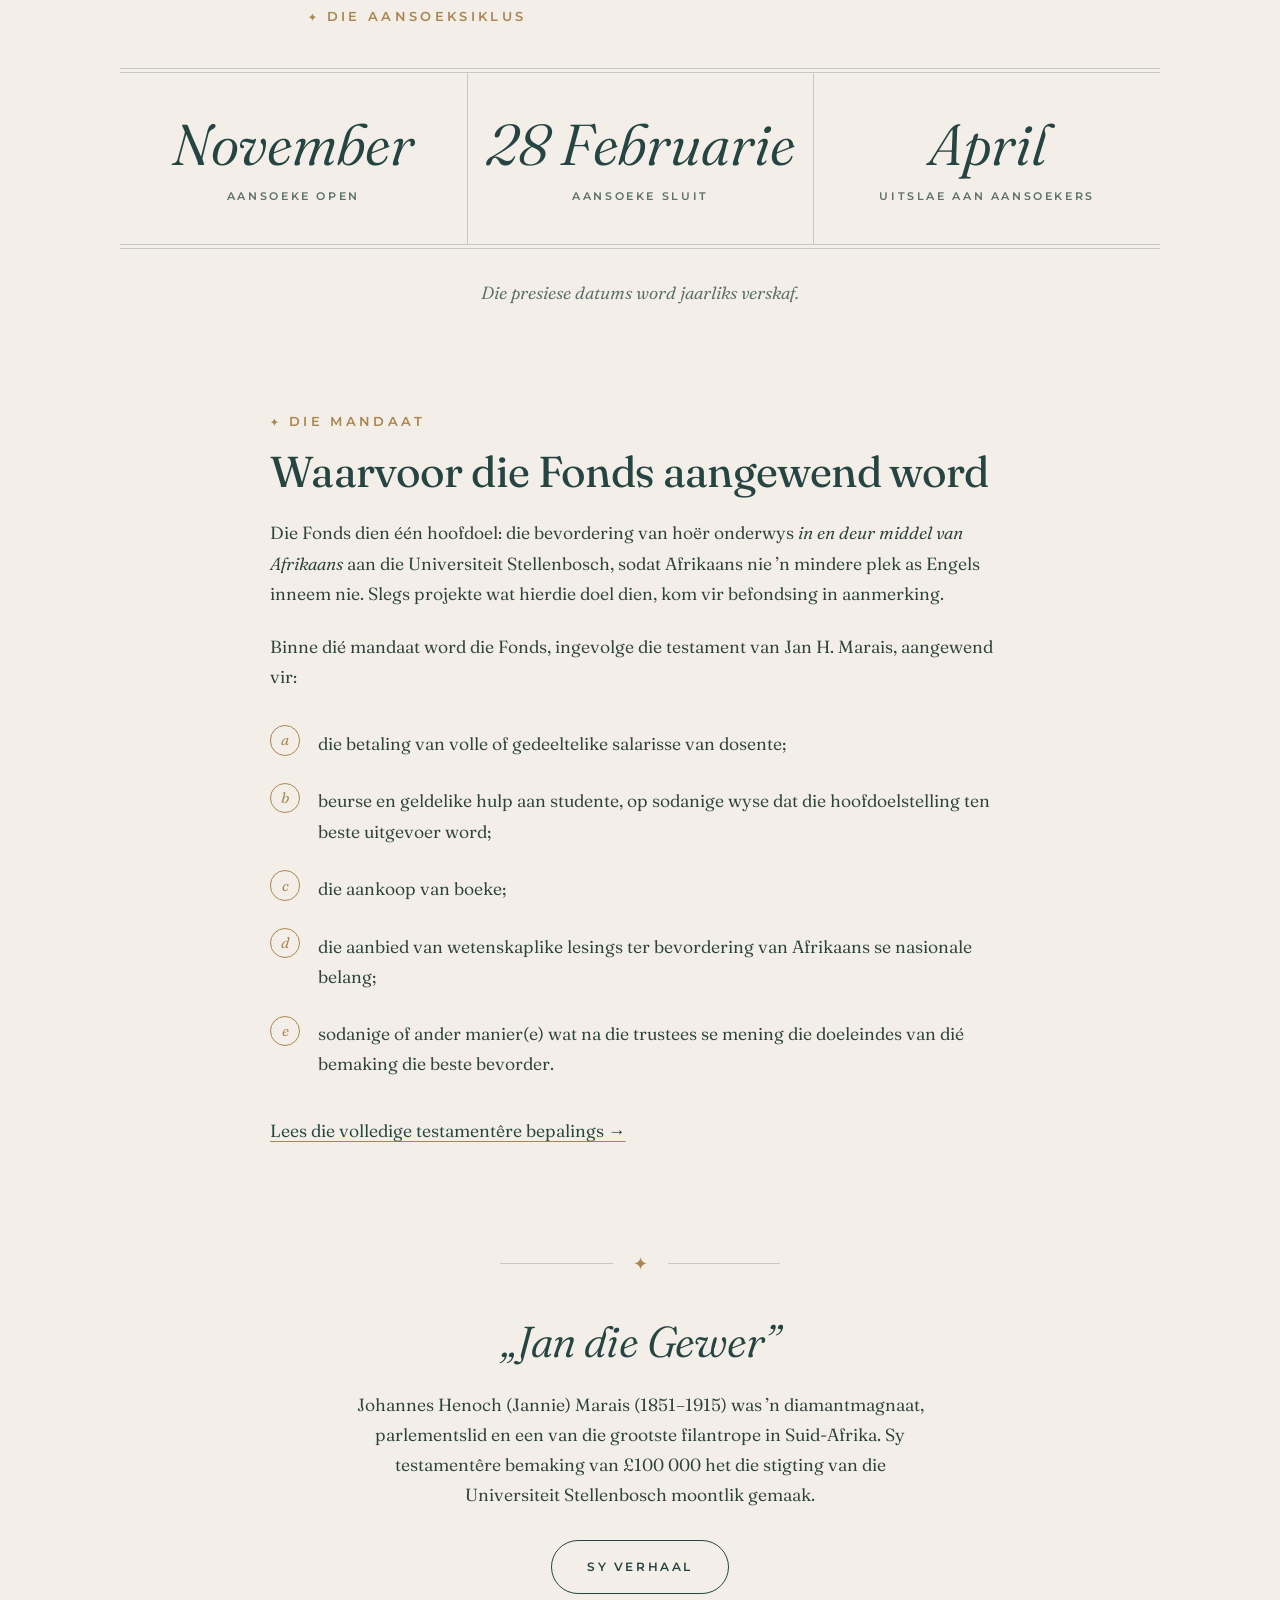
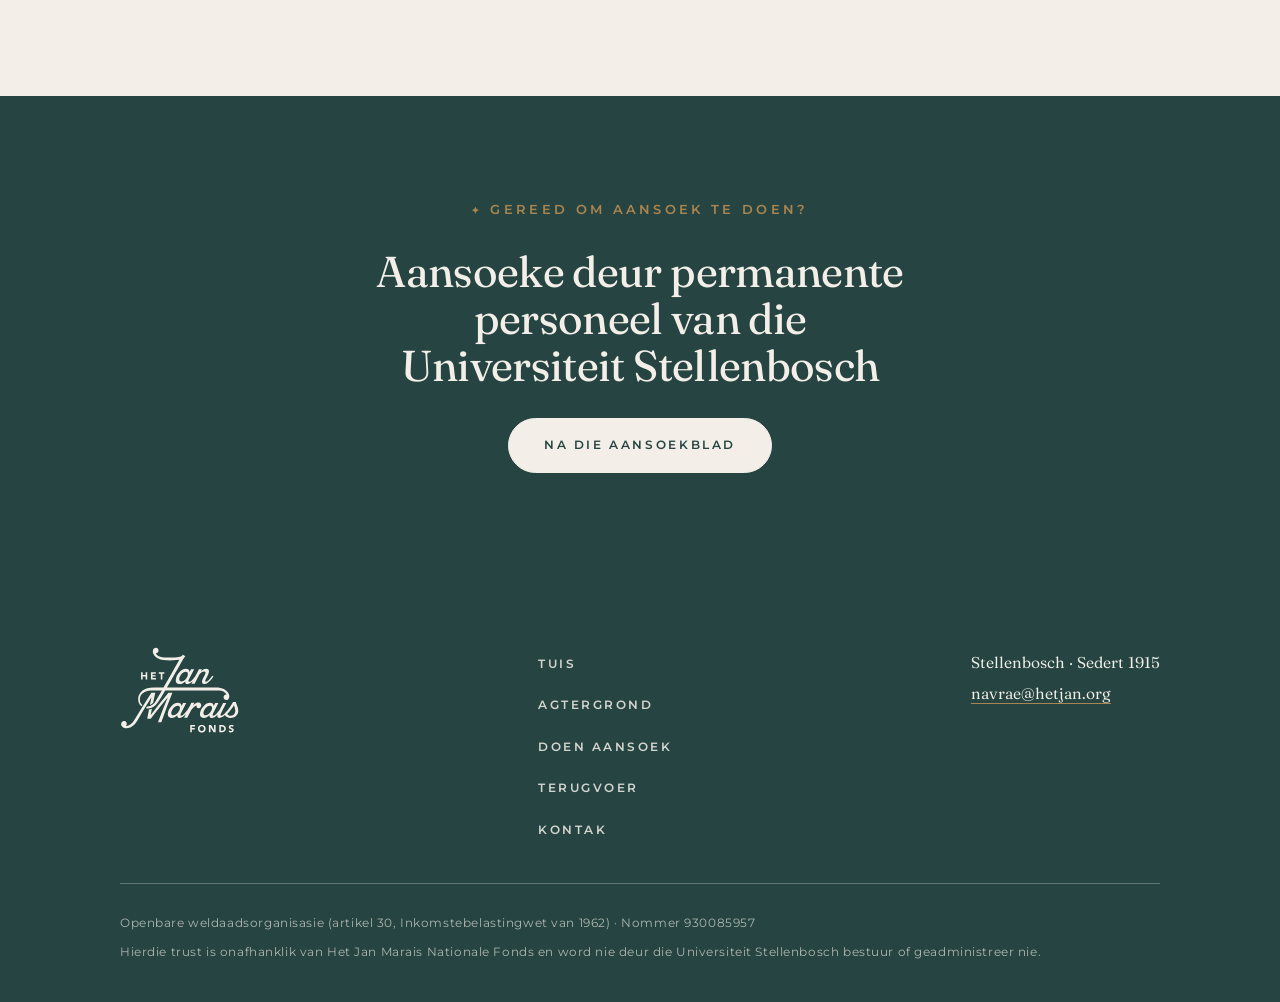
==== commit 9c3458da: "Verwerk terugvoer van Henet en resensent Inhoud: - Tuisblad: voeg mandaat-konteks by voor die a-e-aa" ====
--- a/index.html
+++ b/index.html
@@ -3,12 +3,11 @@
 <head>
 <meta charset="utf-8">
 <meta name="viewport" content="width=device-width, initial-scale=1">
+<meta http-equiv="Content-Security-Policy" content="default-src 'self'; script-src 'self' 'sha256-q1gBnV4BZHHsmtJQojjP6bshWvPiRFWjoKV7ZqUKrWg='; style-src 'self' 'unsafe-inline'; img-src 'self' data:; font-src 'self'; connect-src 'self'; base-uri 'self'; form-action 'self'; object-src 'none'">
+<meta name="referrer" content="no-referrer">
 <title>Het Jan Marais Fonds – Tuis</title>
 <meta name="description" content="Het Jan Marais Fonds bevorder hoër onderwys in en deur middel van Afrikaans aan die Universiteit Stellenbosch – sedert 1915.">
 <link rel="icon" type="image/svg+xml" href="assets/favicon.svg">
-<link rel="preconnect" href="https://fonts.googleapis.com">
-<link rel="preconnect" href="https://fonts.gstatic.com" crossorigin>
-<link href="https://fonts.googleapis.com/css2?family=Fraunces:ital,opsz,wght@0,9..144,300..600;1,9..144,300..600&family=Montserrat:wght@400;600&display=swap" rel="stylesheet">
 <link rel="stylesheet" href="css/style.css">
 </head>
 <body>
@@ -86,9 +85,10 @@
   <!-- Waarvoor die Fonds aangewend word -->
   <section style="padding-top:0">
     <div class="kolom-smal prosa">
-      <p class="etiket">Die bemaking</p>
+      <p class="etiket">Die mandaat</p>
       <h2 style="margin-top:1rem">Waarvoor die Fonds aangewend word</h2>
-      <p>Ingevolge die testament van Jan H. Marais word die Fonds aangewend vir:</p>
+      <p>Die Fonds dien één hoofdoel: die bevordering van hoër onderwys <em>in en deur middel van Afrikaans</em> aan die Universiteit Stellenbosch, sodat Afrikaans nie ’n mindere plek as Engels inneem nie. Slegs projekte wat hierdie doel dien, kom vir befondsing in aanmerking.</p>
+      <p>Binne dié mandaat word die Fonds, ingevolge die testament van Jan H. Marais, aangewend vir:</p>
       <ol class="lys-letters">
         <li>die betaling van volle of gedeeltelike salarisse van dosente;</li>
         <li>beurse en geldelike hulp aan studente, op sodanige wyse dat die hoofdoelstelling ten beste uitgevoer word;</li>
@@ -138,7 +138,7 @@
       </nav>
       <div class="voet-kontak">
         <p>Stellenbosch · Sedert 1915<br>
-        <a href="mailto:navrae@hetjan.org">navrae@hetjan.org</a></p>
+        <a class="js-epos" data-u="navrae" data-d="hetjan.org">navrae [at] hetjan [dot] org</a></p>
       </div>
     </div>
     <div class="voet-onder">
@@ -154,6 +154,11 @@
     const oop = document.getElementById('hoofnav').classList.toggle('oop');
     knoppie.setAttribute('aria-expanded', oop);
   });
+  document.querySelectorAll('.js-epos').forEach((el) => {
+    const a = el.getAttribute('data-u') + '@' + el.getAttribute('data-d');
+    el.setAttribute('href', 'mailto:' + a);
+    el.textContent = a;
+  });
 </script>
 
 </body>
--- a/css/style.css
+++ b/css/style.css
@@ -2,6 +2,38 @@
    Het Jan Marais Fonds – hetjan.org
    Diepgroen #264542 · Room #F3EFE8 · Fraunces + Montserrat
    ========================================================================== */
+
+/* ---------- Lettertipes (selfgehuisves, geen eksterne versoeke) ---------- */
+/* Fraunces & Montserrat – SIL Open Font License. Bron: Fontsource (woff2). */
+
+@font-face {
+  font-family: "Fraunces";
+  font-style: normal;
+  font-weight: 100 900;
+  font-display: swap;
+  src: url("../assets/fonts/fraunces-latin-full-normal.woff2") format("woff2");
+}
+@font-face {
+  font-family: "Fraunces";
+  font-style: italic;
+  font-weight: 100 900;
+  font-display: swap;
+  src: url("../assets/fonts/fraunces-latin-full-italic.woff2") format("woff2");
+}
+@font-face {
+  font-family: "Montserrat";
+  font-style: normal;
+  font-weight: 400;
+  font-display: swap;
+  src: url("../assets/fonts/montserrat-latin-400-normal.woff2") format("woff2");
+}
+@font-face {
+  font-family: "Montserrat";
+  font-style: normal;
+  font-weight: 600;
+  font-display: swap;
+  src: url("../assets/fonts/montserrat-latin-600-normal.woff2") format("woff2");
+}
 
 :root {
   --groen: #264542;
@@ -78,9 +110,9 @@
 /* klein-kaps etiket */
 .etiket {
   font-family: var(--sans);
-  font-size: 0.72rem;
+  font-size: 0.8rem;
   font-weight: 600;
-  letter-spacing: 0.28em;
+  letter-spacing: 0.26em;
   text-transform: uppercase;
   color: var(--brons);
 }
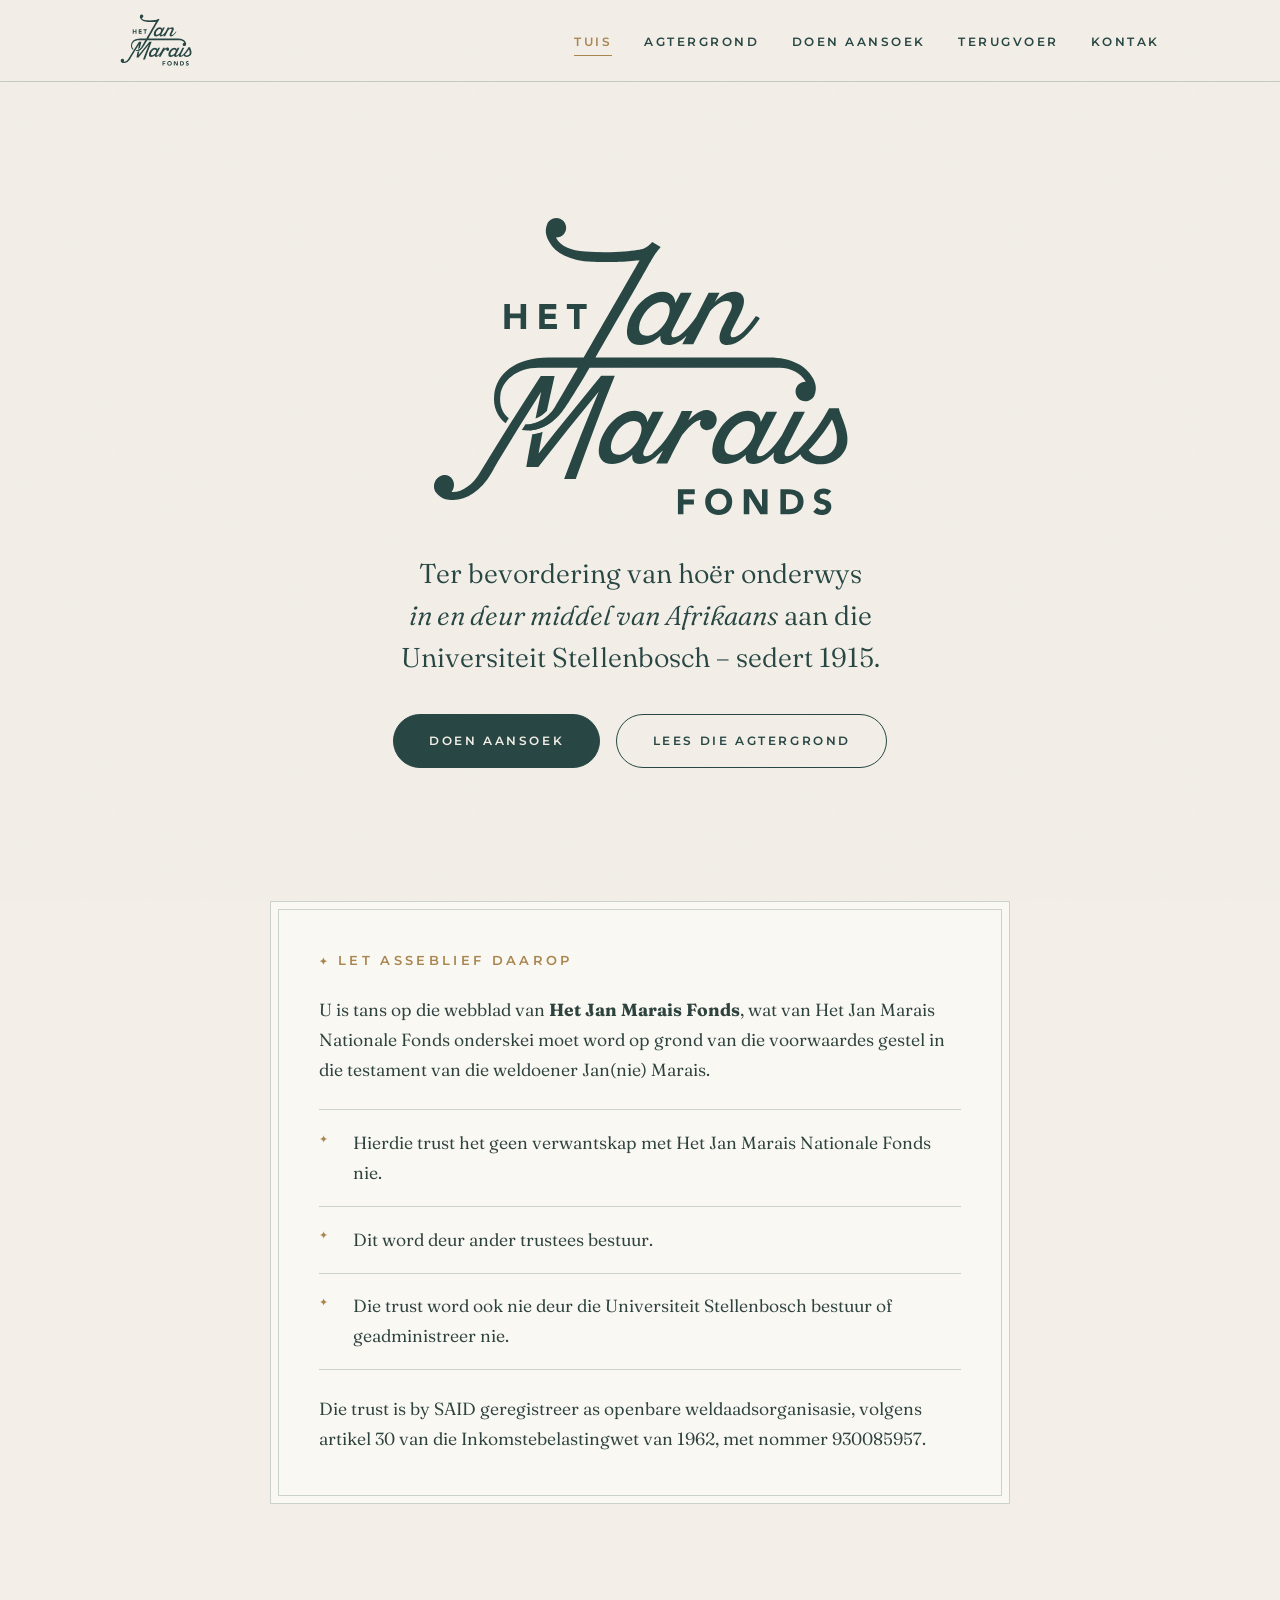
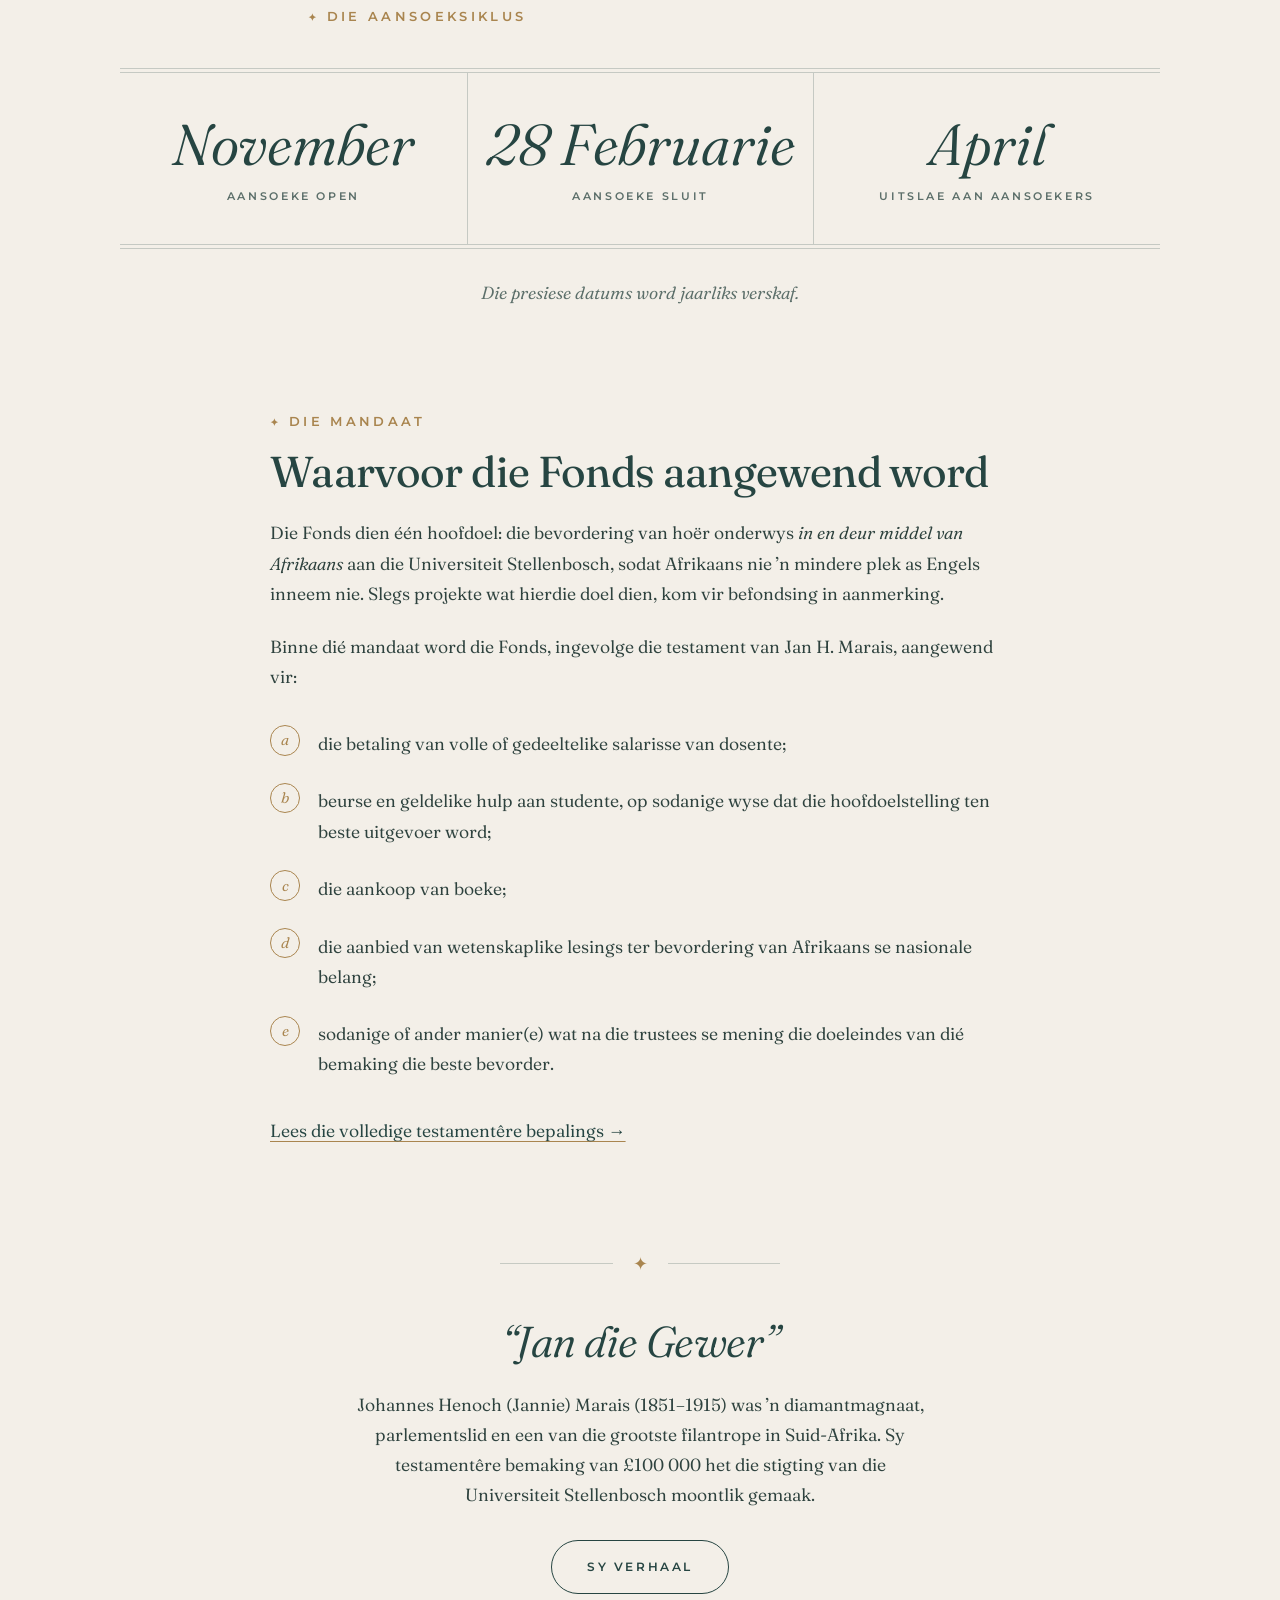
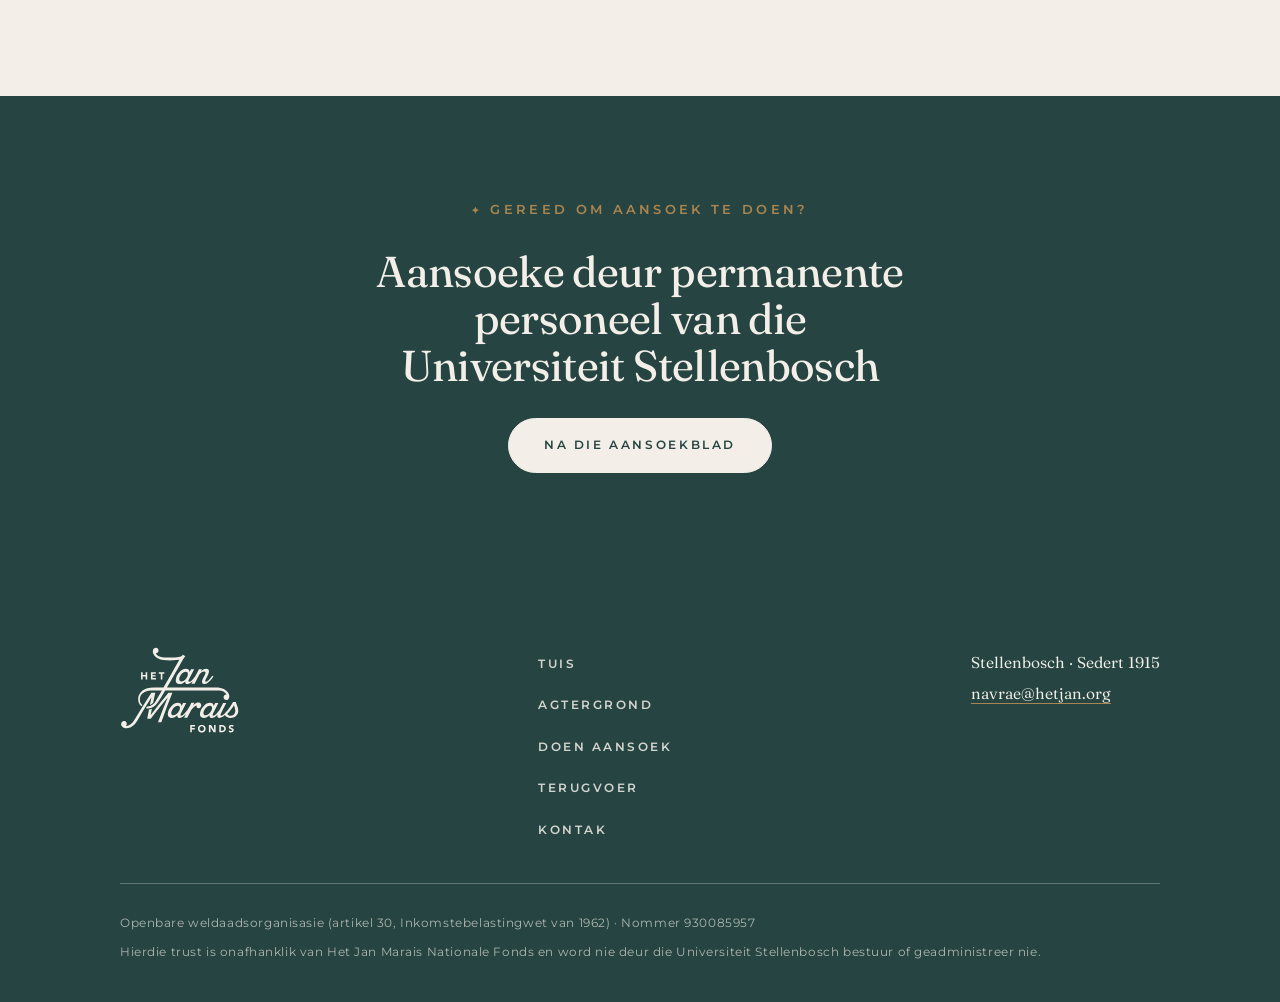
==== commit 6b6f98c5: "Gebruik boonste aanhalingstekens (“…”) in plaas van lae („…”) Co-Authored-By: Claude Opus 4.8 (1M co" ====
--- a/index.html
+++ b/index.html
@@ -104,7 +104,7 @@
   <section style="padding-top:0">
     <div class="kolom-smal" style="text-align:center">
       <div class="ornament">✦</div>
-      <h2 style="margin-top:2.5rem; font-style:italic; font-weight:340">„Jan die Gewer”</h2>
+      <h2 style="margin-top:2.5rem; font-style:italic; font-weight:340">“Jan die Gewer”</h2>
       <p style="margin:1.5rem auto 0; max-width:52ch">Johannes Henoch (Jannie) Marais (1851–1915) was ’n diamantmagnaat, parlementslid en een van die grootste filantrope in Suid-Afrika. Sy testamentêre bemaking van £100 000 het die stigting van die Universiteit Stellenbosch moontlik gemaak.</p>
       <p style="margin:1.8rem auto 0"><a class="knoppie knoppie-spook" href="agtergrond.html">Sy verhaal</a></p>
     </div>
